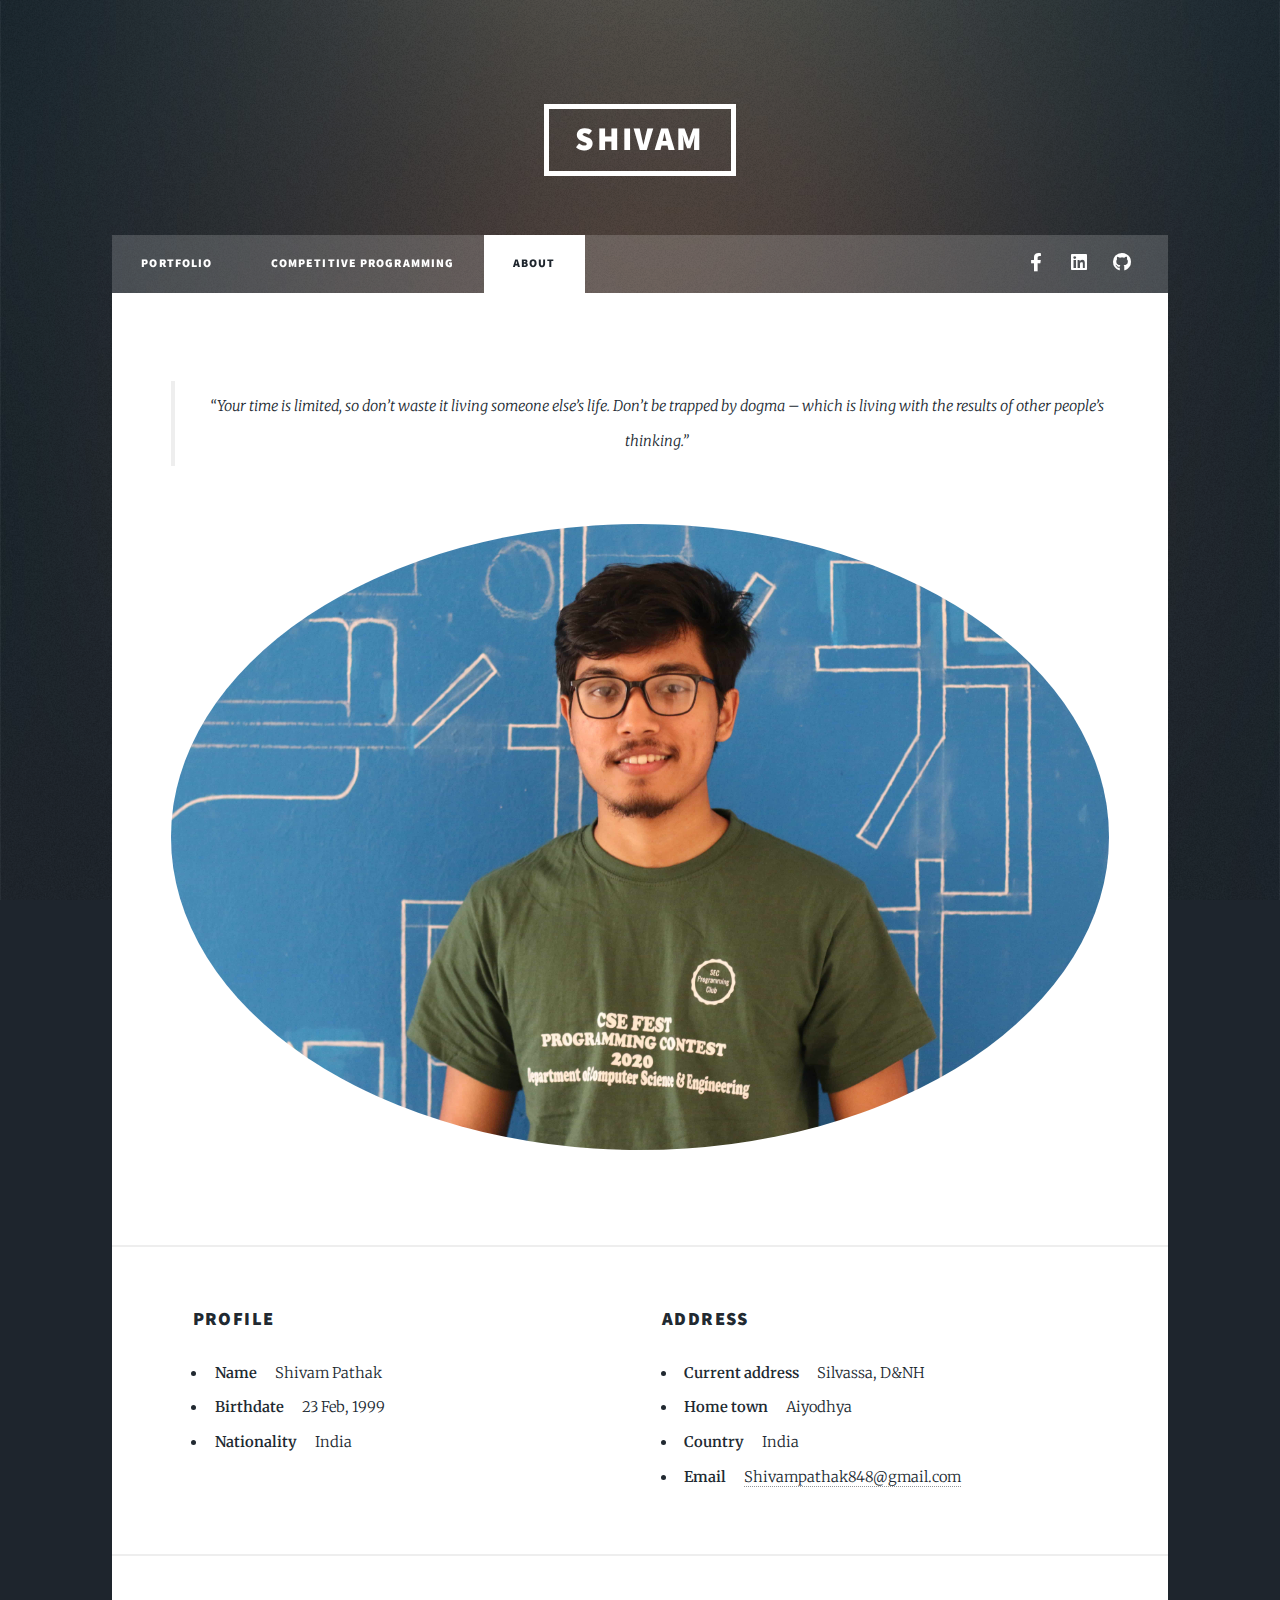
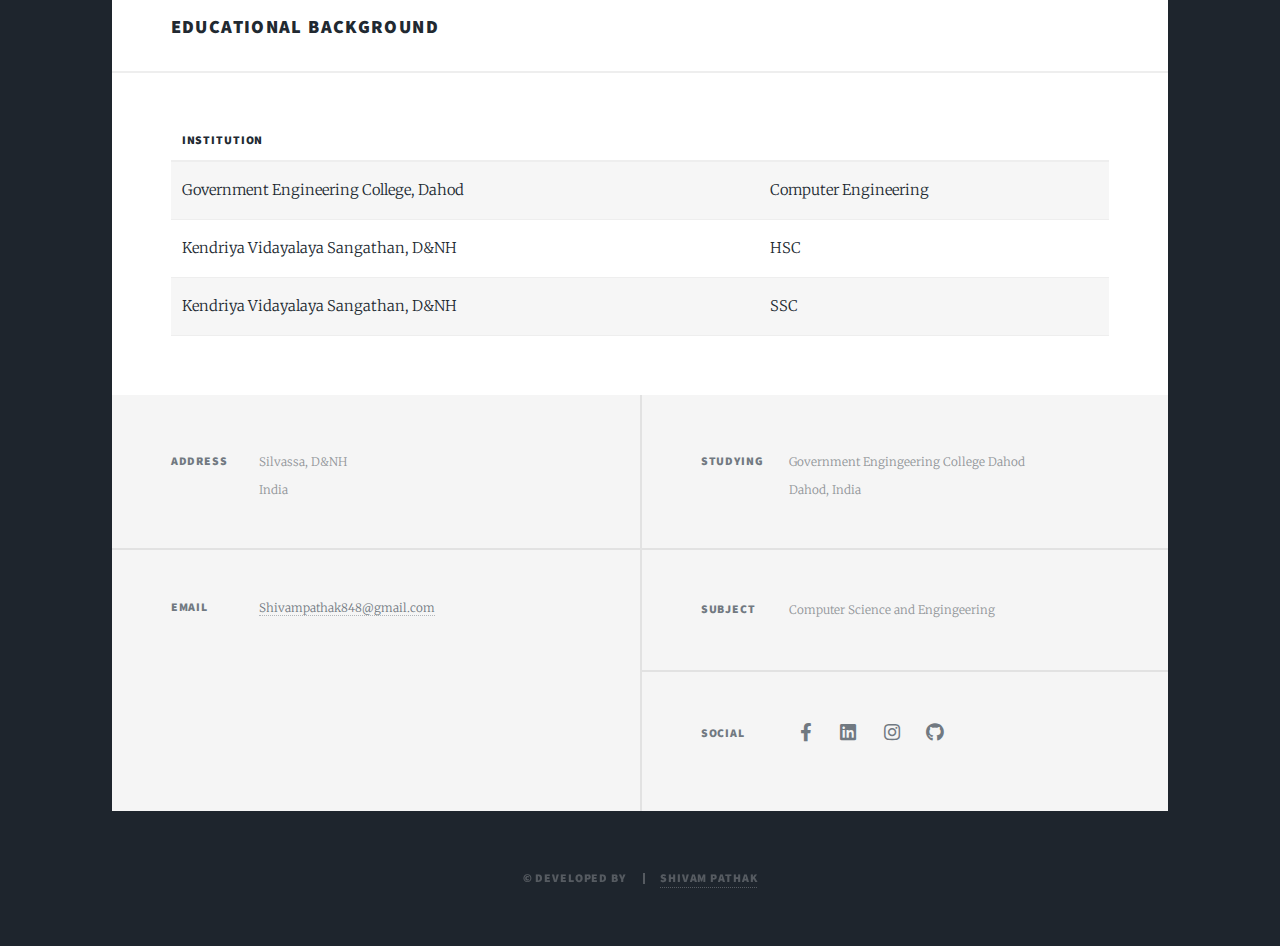
==== about.html @ cc34984c "Update" ====
<!DOCTYPE HTML>

<html>

<head>
    <title>Shivam Pathak</title>
    <meta charset="utf-8" />
    <meta name="viewport" content="width=device-width, initial-scale=1, user-scalable=no" />
    <link rel="stylesheet" href="assets/css/main.css" />
    <noscript><link rel="stylesheet" href="assets/css/noscript.css" /></noscript>
</head>

<body class="is-preload">

    <!-- Wrapper -->
    <div id="wrapper" class="fade-in">

        <!-- Header -->
        <header id="header">
            <a href="index.html" class="logo">Shivam</a>
        </header>

        <!-- Nav -->
        <nav id="nav">
            <ul class="links">
                <li><a href="index.html">Portfolio</a></li>
                <li class=""><a href="cp.html">Competitive Programming</a></li>
                <!-- <li><a href="tools.html">Tools</a></li> -->
                <li class="active"><a href="about.html">About</a></li>
            </ul>
            <ul class="icons">
                <!-- <li><a href="#" class="icon brands fa-twitter"><span class="label">Twitter</span></a></li> -->
                <li><a href="https://www.facebook.com/shivampathak848" class="icon brands fa-facebook-f"><span class="label">Facebook</span></a></li>
                <li><a href="https://www.linkedin.com/in/shivam-pathak-351741154" class="icon brands fa-linkedin"><span class="label">Linkedin</span></a></li>
                <li><a href="https://github.com/Shivam-Pathak" class="icon brands fa-github"><span class="label">GitHub</span></a></li>
            </ul>
        </nav>


        <!-- Main -->
        <div id="main">



            <!-- Featured Post -->
            <article class="post featured">
                <blockquote>
                    “Your time is limited, so don’t waste it living someone else’s life. Don’t be trapped by dogma – which is living with the results of other people’s thinking.”
                </blockquote>

                <header class="major">
                    <!-- <span class="date">May 5, 2020</span> -->
                    <!-- <h2><a href="#">And this is a<br />
                                massive headline</a></h2> -->
                    <!-- <p>Aenean ornare velit lacus varius enim ullamcorper proin aliquam<br/>
                                facilisis ante sed etiam magna interdum congue. Lorem ipsum dolor<br />
                                amet nullam sed etiam veroeros.</p> -->
                </header>
                <a href="https://Shivam-Pathak.github.io/images/me.jpg" class="image fit" style=" border-radius: 60%;"><img src="images/me.jpg" alt="" /></a>
                <!-- <ul class="actions special">
                                <li><a href="#" class="button large">Full Story</a></li>
                            </ul> -->
            </article>



            <div class="row">
                <div class="col-6 col-12-small">

                    <h3>Profile</h3>
                    <ul>
                        <li> <b>Name&emsp;</b> Shivam Pathak </li>
                        <li> <b>Birthdate&emsp;</b> 23 Feb, 1999 </li>

                        <li> <b>Nationality&emsp;</b> India </li>
                    </ul>

                    <!-- <h3>Alternate</h3>
                                <ul class="alt">
                                    <li>Dolor pulvinar etiam etiam.</li>
                                    <li>Sagittis adipiscing eleifend.</li>
                                    <li>Felis enim dolore viverra.</li>
                                    <li>Dolor pulvinar etiam etiam.</li>
                                </ul> -->

                </div>
                <div class="col-6 col-12-small">

                    <h3>Address</h3>
                    <ul>
                        <li> <b>Current address&emsp;</b> Silvassa, D&NH </li>
                        <li> <b>Home town&emsp;</b> Aiyodhya </li>
                        <li> <b>Country&emsp;</b> India </li>
                        <li> <b>Email&emsp;</b> <a href="#">Shivampathak848@gmail.com </a> </li>
                    </ul>

                    <!-- <h3>Icons</h3>
                                <ul class="icons">
                                    <li><a href="#" class="icon brands fa-twitter"><span class="label">Twitter</span></a></li>
                                    <li><a href="#" class="icon brands fa-facebook-f"><span class="label">Facebook</span></a></li>
                                    <li><a href="#" class="icon brands fa-instagram"><span class="label">Instagram</span></a></li>
                                    <li><a href="#" class="icon brands fa-github"><span class="label">Github</span></a></li>
                                    <li><a href="#" class="icon brands fa-dribbble"><span class="label">Dribbble</span></a></li>
                                </ul>
                                <ul class="icons alt">
                                    <li><a href="#" class="icon brands alt fa-twitter"><span class="label">Twitter</span></a></li>
                                    <li><a href="#" class="icon brands alt fa-facebook-f"><span class="label">Facebook</span></a></li>
                                    <li><a href="#" class="icon brands alt fa-instagram"><span class="label">Instagram</span></a></li>
                                    <li><a href="#" class="icon brands alt fa-github"><span class="label">Github</span></a></li>
                                    <li><a href="#" class="icon brands alt fa-dribbble"><span class="label">Dribbble</span></a></li>
                                </ul> -->

                </div>
            </div>

            <h3>Educational Background</h3>
            <div class="table-wrapper">
                <table>
                    <thead>
                        <tr>
                            <th>Institution</th>
                            <!-- <th>Degree</th> -->

                        </tr>
                    </thead>
                    <tbody>
                        <tr>
                            <td>Government Engineering College, Dahod</td>
                            <td>Computer Engineering</td>
                        </tr>
                        <tr>
                            <td>Kendriya Vidayalaya Sangathan, D&NH</td>
                            <td>HSC</td>
                        </tr>
                        <tr>
                            <td>Kendriya Vidayalaya Sangathan, D&NH</td>
                            <td>SSC</td>
                        </tr>
                    </tbody>
                </table>
            </div>

        </div>


        <!-- Footer -->


        <!-- Footer -->
        <footer id="footer">
            <section class="split contact">
                <!-- <form method="post" action="#">
								<div class="fields">
									<div class="field">
										<label for="name">Name</label>
										<input type="text" name="name" id="name" />
									</div>
									<div class="field">
										<label for="email">Email</label>
										<input type="text" name="email" id="email" />
									</div>
									<div class="field">
										<label for="message">Message</label>
										<textarea name="message" id="message" rows="3"></textarea>
									</div>
								</div>
								<ul class="actions">
									<li><input type="submit" value="Send Message" /></li>
								</ul>
                            </form> -->
                <section class="alt">
                    <h3>Address</h3>
                    <p>Silvassa, D&NH<br /> India
                    </p>
                </section>

                <!-- <section>
								<h3>Phone</h3>
								<p><a href="#">(000) 000-0000</a></p>
							</section> -->
                <section>
                    <h3>Email</h3>
                    <p><a href="#">Shivampathak848@gmail.com</a></p>
                </section>

            </section>
            <section class="split contact">
                <section class="alt">
                    <h3>Studying</h3>
                    <p>Government Engingeering College Dahod<br />Dahod, India</p>
                </section>
                <!-- <section>
								<h3>Phone</h3>
								<p><a href="#">(000) 000-0000</a></p>
							</section> -->
                <section>
                    <h3>Subject</h3>
                    <p>Computer Science and Engingeering</p>
                </section>
                <section>
                    <h3>Social</h3>
                    <ul class="icons">
                        <li><a href="https://www.facebook.com/shivampathak848/" class="icon brands fa-facebook-f"><span class="label">Facebook</span></a></li>
                        <li><a href="https://www.linkedin.com/in/shivam-pathak-351741154" class="icon brands fa-linkedin"><span class="label">Linkedin</span></a></li>
                        <li><a href="https://www.instagram.com/_.shiivam._/" class="icon brands fa-instagram"><span class="label">Instagram</span></a></li>
                        <li><a href="https://github.com/Shivam-Pathak" class="icon brands fa-github"><span class="label">GitHub</span></a></li>
                    </ul>
                </section>
            </section>
        </footer>
        <div id="copyright">
            <ul>
                <li>&copy; Developed by</li>
                <li> <a href="https://www.linkedin.com/in/shivam-pathak-351741154">Shivam Pathak</a></li>
            </ul>
        </div>
    </div>
    <script src="assets/js/jquery.min.js"></script>
    <script src="assets/js/jquery.scrollex.min.js"></script>
    <script src="assets/js/jquery.scrolly.min.js"></script>
    <script src="assets/js/browser.min.js"></script>
    <script src="assets/js/breakpoints.min.js"></script>
    <script src="assets/js/util.js"></script>
    <script src="assets/js/main.js"></script>

</body>

</html>
---- assets/css/main.css ----
@import url(fontawesome-all.min.css);
@import url("https://fonts.googleapis.com/css?family=Merriweather:300,700,300italic,700italic|Source+Sans+Pro:900");

/*
	Massively by HTML5 UP
	html5up.net | @ajlkn
	Free for personal and commercial use under the CCA 3.0 license (html5up.net/license)
*/

html, body, div, span, applet, object,
iframe, h1, h2, h3, h4, h5, h6, p, blockquote,
pre, a, abbr, acronym, address, big, cite,
code, del, dfn, em, img, ins, kbd, q, s, samp,
small, strike, strong, sub, sup, tt, var, b,
u, i, center, dl, dt, dd, ol, ul, li, fieldset,
form, label, legend, table, caption, tbody,
tfoot, thead, tr, th, td, article, aside,
canvas, details, embed, figure, figcaption,
footer, header, hgroup, menu, nav, output, ruby,
section, summary, time, mark, audio, video {
	margin: 0;
	padding: 0;
	border: 0;
	font-size: 100%;
	font: inherit;
	vertical-align: baseline;}

article, aside, details, figcaption, figure,
footer, header, hgroup, menu, nav, section {
	display: block;}

body {
	line-height: 1;
}

ol, ul {
	list-style: none;
}

blockquote, q {
	quotes: none;
}

	blockquote:before, blockquote:after, q:before, q:after {
		content: '';
		content: none;
	}

table {
	border-collapse: collapse;
	border-spacing: 0;
}

body {
	-webkit-text-size-adjust: none;
}

mark {
	background-color: transparent;
	color: inherit;
}

input::-moz-focus-inner {
	border: 0;
	padding: 0;
}

input, select, textarea {
	-moz-appearance: none;
	-webkit-appearance: none;
	-ms-appearance: none;
	appearance: none;
}

/* Basic */

	@-ms-viewport {
		width: device-width;
	}

	body {
		-ms-overflow-style: scrollbar;
	}

	@media screen and (max-width: 480px) {

		html, body {
			min-width: 320px;
		}

	}

	html {
		box-sizing: border-box;
	}

	*, *:before, *:after {
		box-sizing: inherit;
	}

	body {
		background-color: #1e252d;
	}

		body.is-preload *, body.is-preload *:before, body.is-preload *:after {
			-moz-animation: none !important;
			-webkit-animation: none !important;
			-ms-animation: none !important;
			animation: none !important;
			-moz-transition: none !important;
			-webkit-transition: none !important;
			-ms-transition: none !important;
			transition: none !important;
		}

/* Type */

	html {
		font-size: 16pt;
	}

		@media screen and (max-width: 1680px) {

			html {
				font-size: 12pt;
			}

		}

		@media screen and (max-width: 1280px) {

			html {
				font-size: 11pt;
			}

		}

		@media screen and (max-width: 360px) {

			html {
				font-size: 10pt;
			}

		}

	body {
		color: #212931;
	}

	body, input, select, textarea {
		font-family: "Merriweather", Georgia, serif;
		font-weight: 300;
		font-size: 1rem;
		line-height: 2.375;
	}

	a {
		-moz-transition: color 0.2s ease-in-out, background-color 0.2s ease-in-out, border-color 0.2s ease-in-out, box-shadow 0.2s ease-in-out;
		-webkit-transition: color 0.2s ease-in-out, background-color 0.2s ease-in-out, border-color 0.2s ease-in-out, box-shadow 0.2s ease-in-out;
		-ms-transition: color 0.2s ease-in-out, background-color 0.2s ease-in-out, border-color 0.2s ease-in-out, box-shadow 0.2s ease-in-out;
		transition: color 0.2s ease-in-out, background-color 0.2s ease-in-out, border-color 0.2s ease-in-out, box-shadow 0.2s ease-in-out;
		border-bottom: dotted 1px;
		text-decoration: none;
	}

		a:hover {
			border-bottom-color: transparent;
		}

	strong, b {
		font-weight: 600;
	}

	em, i {
		font-style: italic;
	}

	p {
		text-align: justify;
		margin: 0 0 2rem 0;
	}

	h1, h2, h3, h4, h5, h6 {
		font-family: "Source Sans Pro", Helvetica, sans-serif;
		font-weight: 900;
		line-height: 1.5;
		letter-spacing: 0.075em;
		text-transform: uppercase;
		margin: 0 0 1rem 0;
	}

		h1 a, h2 a, h3 a, h4 a, h5 a, h6 a {
			border-bottom: 0;
			color: inherit;
			text-decoration: none;
		}

	h1 {
		font-size: 4rem;
		line-height: 1.1;
		margin: 0 0 2rem 0;
	}

	h2 {
		font-size: 1.75rem;
		line-height: 1.3;
		margin: 0 0 1.5rem 0;
	}

	h3 {
		font-size: 1.25rem;
		margin: 0 0 1.5rem 0;
	}

	h4 {
		font-size: 1rem;
	}

	h5 {
		font-size: 0.9rem;
	}

	h6 {
		font-size: 0.8rem;
	}

	sub {
		font-size: 0.8rem;
		position: relative;
		top: 0.5rem;
	}

	sup {
		font-size: 0.8rem;
		position: relative;
		top: -0.5rem;
	}

	blockquote {
		border-left: solid 4px;
		font-style: italic;
		margin: 0 0 2rem 0;
		padding: 0.5rem 0 0.5rem 2rem;
	}

	code {
		border: solid 2px;
		font-family: "Courier New", monospace;
		font-size: 0.9rem;
		margin: 0 0.25rem;
		padding: 0.25rem 0.65rem;
	}

	pre {
		-webkit-overflow-scrolling: touch;
		font-family: "Courier New", monospace;
		font-size: 0.9rem;
		margin: 0 0 2rem 0;
	}

		pre code {
			display: block;
			line-height: 1.75;
			padding: 1rem 1.5rem;
			overflow-x: auto;
		}

	hr {
		border: 0;
		border-bottom: solid 2px;
		margin: 3rem 0;
	}

		hr.major {
			margin: 5rem 0;
		}

	.align-left {
		text-align: left;
	}

	.align-center {
		text-align: center;
	}

	.align-right {
		text-align: right;
	}

	input, select, textarea {
		color: #212931;
	}

	a {
		color: #212931;
		border-bottom-color: rgba(33, 41, 49, 0.5);
	}

		a:hover {
			border-bottom-color: transparent;
			color: #18bfef !important;
		}

	strong, b {
		color: #212931;
	}

	h1, h2, h3, h4, h5, h6 {
		color: #212931;
	}

	blockquote {
		border-left-color: #eeeeee;
	}

	code {
		background: rgba(220, 220, 220, 0.25);
		border-color: #eeeeee;
	}

	hr {
		border-bottom-color: #eeeeee;
	}

/* Row */

	.row {
		display: flex;
		flex-wrap: wrap;
		box-sizing: border-box;
		align-items: stretch;
	}

		.row > * {
			box-sizing: border-box;
		}

		.row.gtr-uniform > * > :last-child {
			margin-bottom: 0;
		}

		.row.aln-left {
			justify-content: flex-start;
		}

		.row.aln-center {
			justify-content: center;
		}

		.row.aln-right {
			justify-content: flex-end;
		}

		.row.aln-top {
			align-items: flex-start;
		}

		.row.aln-middle {
			align-items: center;
		}

		.row.aln-bottom {
			align-items: flex-end;
		}

		.row > .imp {
			order: -1;
		}

		.row > .col-1 {
			width: 8.33333%;
		}

		.row > .off-1 {
			margin-left: 8.33333%;
		}

		.row > .col-2 {
			width: 16.66667%;
		}

		.row > .off-2 {
			margin-left: 16.66667%;
		}

		.row > .col-3 {
			width: 25%;
		}

		.row > .off-3 {
			margin-left: 25%;
		}

		.row > .col-4 {
			width: 33.33333%;
		}

		.row > .off-4 {
			margin-left: 33.33333%;
		}

		.row > .col-5 {
			width: 41.66667%;
		}

		.row > .off-5 {
			margin-left: 41.66667%;
		}

		.row > .col-6 {
			width: 50%;
		}

		.row > .off-6 {
			margin-left: 50%;
		}

		.row > .col-7 {
			width: 58.33333%;
		}

		.row > .off-7 {
			margin-left: 58.33333%;
		}

		.row > .col-8 {
			width: 66.66667%;
		}

		.row > .off-8 {
			margin-left: 66.66667%;
		}

		.row > .col-9 {
			width: 75%;
		}

		.row > .off-9 {
			margin-left: 75%;
		}

		.row > .col-10 {
			width: 83.33333%;
		}

		.row > .off-10 {
			margin-left: 83.33333%;
		}

		.row > .col-11 {
			width: 91.66667%;
		}

		.row > .off-11 {
			margin-left: 91.66667%;
		}

		.row > .col-12 {
			width: 100%;
		}

		.row > .off-12 {
			margin-left: 100%;
		}

		.row.gtr-0 {
			margin-top: 0;
			margin-left: 0rem;
		}

			.row.gtr-0 > * {
				padding: 0 0 0 0rem;
			}

			.row.gtr-0.gtr-uniform {
				margin-top: 0rem;
			}

				.row.gtr-0.gtr-uniform > * {
					padding-top: 0rem;
				}

		.row.gtr-25 {
			margin-top: 0;
			margin-left: -0.375rem;
		}

			.row.gtr-25 > * {
				padding: 0 0 0 0.375rem;
			}

			.row.gtr-25.gtr-uniform {
				margin-top: -0.375rem;
			}

				.row.gtr-25.gtr-uniform > * {
					padding-top: 0.375rem;
				}

		.row.gtr-50 {
			margin-top: 0;
			margin-left: -0.75rem;
		}

			.row.gtr-50 > * {
				padding: 0 0 0 0.75rem;
			}

			.row.gtr-50.gtr-uniform {
				margin-top: -0.75rem;
			}

				.row.gtr-50.gtr-uniform > * {
					padding-top: 0.75rem;
				}

		.row {
			margin-top: 0;
			margin-left: -1.5rem;
		}

			.row > * {
				padding: 0 0 0 1.5rem;
			}

			.row.gtr-uniform {
				margin-top: -1.5rem;
			}

				.row.gtr-uniform > * {
					padding-top: 1.5rem;
				}

		.row.gtr-150 {
			margin-top: 0;
			margin-left: -2.25rem;
		}

			.row.gtr-150 > * {
				padding: 0 0 0 2.25rem;
			}

			.row.gtr-150.gtr-uniform {
				margin-top: -2.25rem;
			}

				.row.gtr-150.gtr-uniform > * {
					padding-top: 2.25rem;
				}

		.row.gtr-200 {
			margin-top: 0;
			margin-left: -3rem;
		}

			.row.gtr-200 > * {
				padding: 0 0 0 3rem;
			}

			.row.gtr-200.gtr-uniform {
				margin-top: -3rem;
			}

				.row.gtr-200.gtr-uniform > * {
					padding-top: 3rem;
				}

		@media screen and (max-width: 1680px) {

			.row {
				display: flex;
				flex-wrap: wrap;
				box-sizing: border-box;
				align-items: stretch;
			}

				.row > * {
					box-sizing: border-box;
				}

				.row.gtr-uniform > * > :last-child {
					margin-bottom: 0;
				}

				.row.aln-left {
					justify-content: flex-start;
				}

				.row.aln-center {
					justify-content: center;
				}

				.row.aln-right {
					justify-content: flex-end;
				}

				.row.aln-top {
					align-items: flex-start;
				}

				.row.aln-middle {
					align-items: center;
				}

				.row.aln-bottom {
					align-items: flex-end;
				}

				.row > .imp-xlarge {
					order: -1;
				}

				.row > .col-1-xlarge {
					width: 8.33333%;
				}

				.row > .off-1-xlarge {
					margin-left: 8.33333%;
				}

				.row > .col-2-xlarge {
					width: 16.66667%;
				}

				.row > .off-2-xlarge {
					margin-left: 16.66667%;
				}

				.row > .col-3-xlarge {
					width: 25%;
				}

				.row > .off-3-xlarge {
					margin-left: 25%;
				}

				.row > .col-4-xlarge {
					width: 33.33333%;
				}

				.row > .off-4-xlarge {
					margin-left: 33.33333%;
				}

				.row > .col-5-xlarge {
					width: 41.66667%;
				}

				.row > .off-5-xlarge {
					margin-left: 41.66667%;
				}

				.row > .col-6-xlarge {
					width: 50%;
				}

				.row > .off-6-xlarge {
					margin-left: 50%;
				}

				.row > .col-7-xlarge {
					width: 58.33333%;
				}

				.row > .off-7-xlarge {
					margin-left: 58.33333%;
				}

				.row > .col-8-xlarge {
					width: 66.66667%;
				}

				.row > .off-8-xlarge {
					margin-left: 66.66667%;
				}

				.row > .col-9-xlarge {
					width: 75%;
				}

				.row > .off-9-xlarge {
					margin-left: 75%;
				}

				.row > .col-10-xlarge {
					width: 83.33333%;
				}

				.row > .off-10-xlarge {
					margin-left: 83.33333%;
				}

				.row > .col-11-xlarge {
					width: 91.66667%;
				}

				.row > .off-11-xlarge {
					margin-left: 91.66667%;
				}

				.row > .col-12-xlarge {
					width: 100%;
				}

				.row > .off-12-xlarge {
					margin-left: 100%;
				}

				.row.gtr-0 {
					margin-top: 0;
					margin-left: 0rem;
				}

					.row.gtr-0 > * {
						padding: 0 0 0 0rem;
					}

					.row.gtr-0.gtr-uniform {
						margin-top: 0rem;
					}

						.row.gtr-0.gtr-uniform > * {
							padding-top: 0rem;
						}

				.row.gtr-25 {
					margin-top: 0;
					margin-left: -0.375rem;
				}

					.row.gtr-25 > * {
						padding: 0 0 0 0.375rem;
					}

					.row.gtr-25.gtr-uniform {
						margin-top: -0.375rem;
					}

						.row.gtr-25.gtr-uniform > * {
							padding-top: 0.375rem;
						}

				.row.gtr-50 {
					margin-top: 0;
					margin-left: -0.75rem;
				}

					.row.gtr-50 > * {
						padding: 0 0 0 0.75rem;
					}

					.row.gtr-50.gtr-uniform {
						margin-top: -0.75rem;
					}

						.row.gtr-50.gtr-uniform > * {
							padding-top: 0.75rem;
						}

				.row {
					margin-top: 0;
					margin-left: -1.5rem;
				}

					.row > * {
						padding: 0 0 0 1.5rem;
					}

					.row.gtr-uniform {
						margin-top: -1.5rem;
					}

						.row.gtr-uniform > * {
							padding-top: 1.5rem;
						}

				.row.gtr-150 {
					margin-top: 0;
					margin-left: -2.25rem;
				}

					.row.gtr-150 > * {
						padding: 0 0 0 2.25rem;
					}

					.row.gtr-150.gtr-uniform {
						margin-top: -2.25rem;
					}

						.row.gtr-150.gtr-uniform > * {
							padding-top: 2.25rem;
						}

				.row.gtr-200 {
					margin-top: 0;
					margin-left: -3rem;
				}

					.row.gtr-200 > * {
						padding: 0 0 0 3rem;
					}

					.row.gtr-200.gtr-uniform {
						margin-top: -3rem;
					}

						.row.gtr-200.gtr-uniform > * {
							padding-top: 3rem;
						}

		}

		@media screen and (max-width: 1280px) {

			.row {
				display: flex;
				flex-wrap: wrap;
				box-sizing: border-box;
				align-items: stretch;
			}

				.row > * {
					box-sizing: border-box;
				}

				.row.gtr-uniform > * > :last-child {
					margin-bottom: 0;
				}

				.row.aln-left {
					justify-content: flex-start;
				}

				.row.aln-center {
					justify-content: center;
				}

				.row.aln-right {
					justify-content: flex-end;
				}

				.row.aln-top {
					align-items: flex-start;
				}

				.row.aln-middle {
					align-items: center;
				}

				.row.aln-bottom {
					align-items: flex-end;
				}

				.row > .imp-large {
					order: -1;
				}

				.row > .col-1-large {
					width: 8.33333%;
				}

				.row > .off-1-large {
					margin-left: 8.33333%;
				}

				.row > .col-2-large {
					width: 16.66667%;
				}

				.row > .off-2-large {
					margin-left: 16.66667%;
				}

				.row > .col-3-large {
					width: 25%;
				}

				.row > .off-3-large {
					margin-left: 25%;
				}

				.row > .col-4-large {
					width: 33.33333%;
				}

				.row > .off-4-large {
					margin-left: 33.33333%;
				}

				.row > .col-5-large {
					width: 41.66667%;
				}

				.row > .off-5-large {
					margin-left: 41.66667%;
				}

				.row > .col-6-large {
					width: 50%;
				}

				.row > .off-6-large {
					margin-left: 50%;
				}

				.row > .col-7-large {
					width: 58.33333%;
				}

				.row > .off-7-large {
					margin-left: 58.33333%;
				}

				.row > .col-8-large {
					width: 66.66667%;
				}

				.row > .off-8-large {
					margin-left: 66.66667%;
				}

				.row > .col-9-large {
					width: 75%;
				}

				.row > .off-9-large {
					margin-left: 75%;
				}

				.row > .col-10-large {
					width: 83.33333%;
				}

				.row > .off-10-large {
					margin-left: 83.33333%;
				}

				.row > .col-11-large {
					width: 91.66667%;
				}

				.row > .off-11-large {
					margin-left: 91.66667%;
				}

				.row > .col-12-large {
					width: 100%;
				}

				.row > .off-12-large {
					margin-left: 100%;
				}

				.row.gtr-0 {
					margin-top: 0;
					margin-left: 0rem;
				}

					.row.gtr-0 > * {
						padding: 0 0 0 0rem;
					}

					.row.gtr-0.gtr-uniform {
						margin-top: 0rem;
					}

						.row.gtr-0.gtr-uniform > * {
							padding-top: 0rem;
						}

				.row.gtr-25 {
					margin-top: 0;
					margin-left: -0.375rem;
				}

					.row.gtr-25 > * {
						padding: 0 0 0 0.375rem;
					}

					.row.gtr-25.gtr-uniform {
						margin-top: -0.375rem;
					}

						.row.gtr-25.gtr-uniform > * {
							padding-top: 0.375rem;
						}

				.row.gtr-50 {
					margin-top: 0;
					margin-left: -0.75rem;
				}

					.row.gtr-50 > * {
						padding: 0 0 0 0.75rem;
					}

					.row.gtr-50.gtr-uniform {
						margin-top: -0.75rem;
					}

						.row.gtr-50.gtr-uniform > * {
							padding-top: 0.75rem;
						}

				.row {
					margin-top: 0;
					margin-left: -1.5rem;
				}

					.row > * {
						padding: 0 0 0 1.5rem;
					}

					.row.gtr-uniform {
						margin-top: -1.5rem;
					}

						.row.gtr-uniform > * {
							padding-top: 1.5rem;
						}

				.row.gtr-150 {
					margin-top: 0;
					margin-left: -2.25rem;
				}

					.row.gtr-150 > * {
						padding: 0 0 0 2.25rem;
					}

					.row.gtr-150.gtr-uniform {
						margin-top: -2.25rem;
					}

						.row.gtr-150.gtr-uniform > * {
							padding-top: 2.25rem;
						}

				.row.gtr-200 {
					margin-top: 0;
					margin-left: -3rem;
				}

					.row.gtr-200 > * {
						padding: 0 0 0 3rem;
					}

					.row.gtr-200.gtr-uniform {
						margin-top: -3rem;
					}

						.row.gtr-200.gtr-uniform > * {
							padding-top: 3rem;
						}

		}

		@media screen and (max-width: 980px) {

			.row {
				display: flex;
				flex-wrap: wrap;
				box-sizing: border-box;
				align-items: stretch;
			}

				.row > * {
					box-sizing: border-box;
				}

				.row.gtr-uniform > * > :last-child {
					margin-bottom: 0;
				}

				.row.aln-left {
					justify-content: flex-start;
				}

				.row.aln-center {
					justify-content: center;
				}

				.row.aln-right {
					justify-content: flex-end;
				}

				.row.aln-top {
					align-items: flex-start;
				}

				.row.aln-middle {
					align-items: center;
				}

				.row.aln-bottom {
					align-items: flex-end;
				}

				.row > .imp-medium {
					order: -1;
				}

				.row > .col-1-medium {
					width: 8.33333%;
				}

				.row > .off-1-medium {
					margin-left: 8.33333%;
				}

				.row > .col-2-medium {
					width: 16.66667%;
				}

				.row > .off-2-medium {
					margin-left: 16.66667%;
				}

				.row > .col-3-medium {
					width: 25%;
				}

				.row > .off-3-medium {
					margin-left: 25%;
				}

				.row > .col-4-medium {
					width: 33.33333%;
				}

				.row > .off-4-medium {
					margin-left: 33.33333%;
				}

				.row > .col-5-medium {
					width: 41.66667%;
				}

				.row > .off-5-medium {
					margin-left: 41.66667%;
				}

				.row > .col-6-medium {
					width: 50%;
				}

				.row > .off-6-medium {
					margin-left: 50%;
				}

				.row > .col-7-medium {
					width: 58.33333%;
				}

				.row > .off-7-medium {
					margin-left: 58.33333%;
				}

				.row > .col-8-medium {
					width: 66.66667%;
				}

				.row > .off-8-medium {
					margin-left: 66.66667%;
				}

				.row > .col-9-medium {
					width: 75%;
				}

				.row > .off-9-medium {
					margin-left: 75%;
				}

				.row > .col-10-medium {
					width: 83.33333%;
				}

				.row > .off-10-medium {
					margin-left: 83.33333%;
				}

				.row > .col-11-medium {
					width: 91.66667%;
				}

				.row > .off-11-medium {
					margin-left: 91.66667%;
				}

				.row > .col-12-medium {
					width: 100%;
				}

				.row > .off-12-medium {
					margin-left: 100%;
				}

				.row.gtr-0 {
					margin-top: 0;
					margin-left: 0rem;
				}

					.row.gtr-0 > * {
						padding: 0 0 0 0rem;
					}

					.row.gtr-0.gtr-uniform {
						margin-top: 0rem;
					}

						.row.gtr-0.gtr-uniform > * {
							padding-top: 0rem;
						}

				.row.gtr-25 {
					margin-top: 0;
					margin-left: -0.375rem;
				}

					.row.gtr-25 > * {
						padding: 0 0 0 0.375rem;
					}

					.row.gtr-25.gtr-uniform {
						margin-top: -0.375rem;
					}

						.row.gtr-25.gtr-uniform > * {
							padding-top: 0.375rem;
						}

				.row.gtr-50 {
					margin-top: 0;
					margin-left: -0.75rem;
				}

					.row.gtr-50 > * {
						padding: 0 0 0 0.75rem;
					}

					.row.gtr-50.gtr-uniform {
						margin-top: -0.75rem;
					}

						.row.gtr-50.gtr-uniform > * {
							padding-top: 0.75rem;
						}

				.row {
					margin-top: 0;
					margin-left: -1.5rem;
				}

					.row > * {
						padding: 0 0 0 1.5rem;
					}

					.row.gtr-uniform {
						margin-top: -1.5rem;
					}

						.row.gtr-uniform > * {
							padding-top: 1.5rem;
						}

				.row.gtr-150 {
					margin-top: 0;
					margin-left: -2.25rem;
				}

					.row.gtr-150 > * {
						padding: 0 0 0 2.25rem;
					}

					.row.gtr-150.gtr-uniform {
						margin-top: -2.25rem;
					}

						.row.gtr-150.gtr-uniform > * {
							padding-top: 2.25rem;
						}

				.row.gtr-200 {
					margin-top: 0;
					margin-left: -3rem;
				}

					.row.gtr-200 > * {
						padding: 0 0 0 3rem;
					}

					.row.gtr-200.gtr-uniform {
						margin-top: -3rem;
					}

						.row.gtr-200.gtr-uniform > * {
							padding-top: 3rem;
						}

		}

		@media screen and (max-width: 736px) {

			.row {
				display: flex;
				flex-wrap: wrap;
				box-sizing: border-box;
				align-items: stretch;
			}

				.row > * {
					box-sizing: border-box;
				}

				.row.gtr-uniform > * > :last-child {
					margin-bottom: 0;
				}

				.row.aln-left {
					justify-content: flex-start;
				}

				.row.aln-center {
					justify-content: center;
				}

				.row.aln-right {
					justify-content: flex-end;
				}

				.row.aln-top {
					align-items: flex-start;
				}

				.row.aln-middle {
					align-items: center;
				}

				.row.aln-bottom {
					align-items: flex-end;
				}

				.row > .imp-small {
					order: -1;
				}

				.row > .col-1-small {
					width: 8.33333%;
				}

				.row > .off-1-small {
					margin-left: 8.33333%;
				}

				.row > .col-2-small {
					width: 16.66667%;
				}

				.row > .off-2-small {
					margin-left: 16.66667%;
				}

				.row > .col-3-small {
					width: 25%;
				}

				.row > .off-3-small {
					margin-left: 25%;
				}

				.row > .col-4-small {
					width: 33.33333%;
				}

				.row > .off-4-small {
					margin-left: 33.33333%;
				}

				.row > .col-5-small {
					width: 41.66667%;
				}

				.row > .off-5-small {
					margin-left: 41.66667%;
				}

				.row > .col-6-small {
					width: 50%;
				}

				.row > .off-6-small {
					margin-left: 50%;
				}

				.row > .col-7-small {
					width: 58.33333%;
				}

				.row > .off-7-small {
					margin-left: 58.33333%;
				}

				.row > .col-8-small {
					width: 66.66667%;
				}

				.row > .off-8-small {
					margin-left: 66.66667%;
				}

				.row > .col-9-small {
					width: 75%;
				}

				.row > .off-9-small {
					margin-left: 75%;
				}

				.row > .col-10-small {
					width: 83.33333%;
				}

				.row > .off-10-small {
					margin-left: 83.33333%;
				}

				.row > .col-11-small {
					width: 91.66667%;
				}

				.row > .off-11-small {
					margin-left: 91.66667%;
				}

				.row > .col-12-small {
					width: 100%;
				}

				.row > .off-12-small {
					margin-left: 100%;
				}

				.row.gtr-0 {
					margin-top: 0;
					margin-left: 0rem;
				}

					.row.gtr-0 > * {
						padding: 0 0 0 0rem;
					}

					.row.gtr-0.gtr-uniform {
						margin-top: 0rem;
					}

						.row.gtr-0.gtr-uniform > * {
							padding-top: 0rem;
						}

				.row.gtr-25 {
					margin-top: 0;
					margin-left: -0.375rem;
				}

					.row.gtr-25 > * {
						padding: 0 0 0 0.375rem;
					}

					.row.gtr-25.gtr-uniform {
						margin-top: -0.375rem;
					}

						.row.gtr-25.gtr-uniform > * {
							padding-top: 0.375rem;
						}

				.row.gtr-50 {
					margin-top: 0;
					margin-left: -0.75rem;
				}

					.row.gtr-50 > * {
						padding: 0 0 0 0.75rem;
					}

					.row.gtr-50.gtr-uniform {
						margin-top: -0.75rem;
					}

						.row.gtr-50.gtr-uniform > * {
							padding-top: 0.75rem;
						}

				.row {
					margin-top: 0;
					margin-left: -1.5rem;
				}

					.row > * {
						padding: 0 0 0 1.5rem;
					}

					.row.gtr-uniform {
						margin-top: -1.5rem;
					}

						.row.gtr-uniform > * {
							padding-top: 1.5rem;
						}

				.row.gtr-150 {
					margin-top: 0;
					margin-left: -2.25rem;
				}

					.row.gtr-150 > * {
						padding: 0 0 0 2.25rem;
					}

					.row.gtr-150.gtr-uniform {
						margin-top: -2.25rem;
					}

						.row.gtr-150.gtr-uniform > * {
							padding-top: 2.25rem;
						}

				.row.gtr-200 {
					margin-top: 0;
					margin-left: -3rem;
				}

					.row.gtr-200 > * {
						padding: 0 0 0 3rem;
					}

					.row.gtr-200.gtr-uniform {
						margin-top: -3rem;
					}

						.row.gtr-200.gtr-uniform > * {
							padding-top: 3rem;
						}

		}

		@media screen and (max-width: 480px) {

			.row {
				display: flex;
				flex-wrap: wrap;
				box-sizing: border-box;
				align-items: stretch;
			}

				.row > * {
					box-sizing: border-box;
				}

				.row.gtr-uniform > * > :last-child {
					margin-bottom: 0;
				}

				.row.aln-left {
					justify-content: flex-start;
				}

				.row.aln-center {
					justify-content: center;
				}

				.row.aln-right {
					justify-content: flex-end;
				}

				.row.aln-top {
					align-items: flex-start;
				}

				.row.aln-middle {
					align-items: center;
				}

				.row.aln-bottom {
					align-items: flex-end;
				}

				.row > .imp-xsmall {
					order: -1;
				}

				.row > .col-1-xsmall {
					width: 8.33333%;
				}

				.row > .off-1-xsmall {
					margin-left: 8.33333%;
				}

				.row > .col-2-xsmall {
					width: 16.66667%;
				}

				.row > .off-2-xsmall {
					margin-left: 16.66667%;
				}

				.row > .col-3-xsmall {
					width: 25%;
				}

				.row > .off-3-xsmall {
					margin-left: 25%;
				}

				.row > .col-4-xsmall {
					width: 33.33333%;
				}

				.row > .off-4-xsmall {
					margin-left: 33.33333%;
				}

				.row > .col-5-xsmall {
					width: 41.66667%;
				}

				.row > .off-5-xsmall {
					margin-left: 41.66667%;
				}

				.row > .col-6-xsmall {
					width: 50%;
				}

				.row > .off-6-xsmall {
					margin-left: 50%;
				}

				.row > .col-7-xsmall {
					width: 58.33333%;
				}

				.row > .off-7-xsmall {
					margin-left: 58.33333%;
				}

				.row > .col-8-xsmall {
					width: 66.66667%;
				}

				.row > .off-8-xsmall {
					margin-left: 66.66667%;
				}

				.row > .col-9-xsmall {
					width: 75%;
				}

				.row > .off-9-xsmall {
					margin-left: 75%;
				}

				.row > .col-10-xsmall {
					width: 83.33333%;
				}

				.row > .off-10-xsmall {
					margin-left: 83.33333%;
				}

				.row > .col-11-xsmall {
					width: 91.66667%;
				}

				.row > .off-11-xsmall {
					margin-left: 91.66667%;
				}

				.row > .col-12-xsmall {
					width: 100%;
				}

				.row > .off-12-xsmall {
					margin-left: 100%;
				}

				.row.gtr-0 {
					margin-top: 0;
					margin-left: 0rem;
				}

					.row.gtr-0 > * {
						padding: 0 0 0 0rem;
					}

					.row.gtr-0.gtr-uniform {
						margin-top: 0rem;
					}

						.row.gtr-0.gtr-uniform > * {
							padding-top: 0rem;
						}

				.row.gtr-25 {
					margin-top: 0;
					margin-left: -0.375rem;
				}

					.row.gtr-25 > * {
						padding: 0 0 0 0.375rem;
					}

					.row.gtr-25.gtr-uniform {
						margin-top: -0.375rem;
					}

						.row.gtr-25.gtr-uniform > * {
							padding-top: 0.375rem;
						}

				.row.gtr-50 {
					margin-top: 0;
					margin-left: -0.75rem;
				}

					.row.gtr-50 > * {
						padding: 0 0 0 0.75rem;
					}

					.row.gtr-50.gtr-uniform {
						margin-top: -0.75rem;
					}

						.row.gtr-50.gtr-uniform > * {
							padding-top: 0.75rem;
						}

				.row {
					margin-top: 0;
					margin-left: -1.5rem;
				}

					.row > * {
						padding: 0 0 0 1.5rem;
					}

					.row.gtr-uniform {
						margin-top: -1.5rem;
					}

						.row.gtr-uniform > * {
							padding-top: 1.5rem;
						}

				.row.gtr-150 {
					margin-top: 0;
					margin-left: -2.25rem;
				}

					.row.gtr-150 > * {
						padding: 0 0 0 2.25rem;
					}

					.row.gtr-150.gtr-uniform {
						margin-top: -2.25rem;
					}

						.row.gtr-150.gtr-uniform > * {
							padding-top: 2.25rem;
						}

				.row.gtr-200 {
					margin-top: 0;
					margin-left: -3rem;
				}

					.row.gtr-200 > * {
						padding: 0 0 0 3rem;
					}

					.row.gtr-200.gtr-uniform {
						margin-top: -3rem;
					}

						.row.gtr-200.gtr-uniform > * {
							padding-top: 3rem;
						}

		}

		@media screen and (max-width: 360px) {

			.row {
				display: flex;
				flex-wrap: wrap;
				box-sizing: border-box;
				align-items: stretch;
			}

				.row > * {
					box-sizing: border-box;
				}

				.row.gtr-uniform > * > :last-child {
					margin-bottom: 0;
				}

				.row.aln-left {
					justify-content: flex-start;
				}

				.row.aln-center {
					justify-content: center;
				}

				.row.aln-right {
					justify-content: flex-end;
				}

				.row.aln-top {
					align-items: flex-start;
				}

				.row.aln-middle {
					align-items: center;
				}

				.row.aln-bottom {
					align-items: flex-end;
				}

				.row > .imp-xxsmall {
					order: -1;
				}

				.row > .col-1-xxsmall {
					width: 8.33333%;
				}

				.row > .off-1-xxsmall {
					margin-left: 8.33333%;
				}

				.row > .col-2-xxsmall {
					width: 16.66667%;
				}

				.row > .off-2-xxsmall {
					margin-left: 16.66667%;
				}

				.row > .col-3-xxsmall {
					width: 25%;
				}

				.row > .off-3-xxsmall {
					margin-left: 25%;
				}

				.row > .col-4-xxsmall {
					width: 33.33333%;
				}

				.row > .off-4-xxsmall {
					margin-left: 33.33333%;
				}

				.row > .col-5-xxsmall {
					width: 41.66667%;
				}

				.row > .off-5-xxsmall {
					margin-left: 41.66667%;
				}

				.row > .col-6-xxsmall {
					width: 50%;
				}

				.row > .off-6-xxsmall {
					margin-left: 50%;
				}

				.row > .col-7-xxsmall {
					width: 58.33333%;
				}

				.row > .off-7-xxsmall {
					margin-left: 58.33333%;
				}

				.row > .col-8-xxsmall {
					width: 66.66667%;
				}

				.row > .off-8-xxsmall {
					margin-left: 66.66667%;
				}

				.row > .col-9-xxsmall {
					width: 75%;
				}

				.row > .off-9-xxsmall {
					margin-left: 75%;
				}

				.row > .col-10-xxsmall {
					width: 83.33333%;
				}

				.row > .off-10-xxsmall {
					margin-left: 83.33333%;
				}

				.row > .col-11-xxsmall {
					width: 91.66667%;
				}

				.row > .off-11-xxsmall {
					margin-left: 91.66667%;
				}

				.row > .col-12-xxsmall {
					width: 100%;
				}

				.row > .off-12-xxsmall {
					margin-left: 100%;
				}

				.row.gtr-0 {
					margin-top: 0;
					margin-left: 0rem;
				}

					.row.gtr-0 > * {
						padding: 0 0 0 0rem;
					}

					.row.gtr-0.gtr-uniform {
						margin-top: 0rem;
					}

						.row.gtr-0.gtr-uniform > * {
							padding-top: 0rem;
						}

				.row.gtr-25 {
					margin-top: 0;
					margin-left: -0.375rem;
				}

					.row.gtr-25 > * {
						padding: 0 0 0 0.375rem;
					}

					.row.gtr-25.gtr-uniform {
						margin-top: -0.375rem;
					}

						.row.gtr-25.gtr-uniform > * {
							padding-top: 0.375rem;
						}

				.row.gtr-50 {
					margin-top: 0;
					margin-left: -0.75rem;
				}

					.row.gtr-50 > * {
						padding: 0 0 0 0.75rem;
					}

					.row.gtr-50.gtr-uniform {
						margin-top: -0.75rem;
					}

						.row.gtr-50.gtr-uniform > * {
							padding-top: 0.75rem;
						}

				.row {
					margin-top: 0;
					margin-left: -1.5rem;
				}

					.row > * {
						padding: 0 0 0 1.5rem;
					}

					.row.gtr-uniform {
						margin-top: -1.5rem;
					}

						.row.gtr-uniform > * {
							padding-top: 1.5rem;
						}

				.row.gtr-150 {
					margin-top: 0;
					margin-left: -2.25rem;
				}

					.row.gtr-150 > * {
						padding: 0 0 0 2.25rem;
					}

					.row.gtr-150.gtr-uniform {
						margin-top: -2.25rem;
					}

						.row.gtr-150.gtr-uniform > * {
							padding-top: 2.25rem;
						}

				.row.gtr-200 {
					margin-top: 0;
					margin-left: -3rem;
				}

					.row.gtr-200 > * {
						padding: 0 0 0 3rem;
					}

					.row.gtr-200.gtr-uniform {
						margin-top: -3rem;
					}

						.row.gtr-200.gtr-uniform > * {
							padding-top: 3rem;
						}

		}

/* Box */

	.box {
		border: solid 2px;
		margin-bottom: 2rem;
		padding: 1.5rem;
	}

		.box > :last-child,
		.box > :last-child > :last-child,
		.box > :last-child > :last-child > :last-child {
			margin-bottom: 0;
		}

		.box.alt {
			border: 0;
			border-radius: 0;
			padding: 0;
		}

	.box {
		border-color: #eeeeee;
	}

/* Button */

	input[type="submit"],
	input[type="reset"],
	input[type="button"],
	button,
	.button {
		-moz-appearance: none;
		-webkit-appearance: none;
		-ms-appearance: none;
		appearance: none;
		-moz-transition: background-color 0.2s ease-in-out, box-shadow 0.2s ease-in-out, color 0.2s ease-in-out;
		-webkit-transition: background-color 0.2s ease-in-out, box-shadow 0.2s ease-in-out, color 0.2s ease-in-out;
		-ms-transition: background-color 0.2s ease-in-out, box-shadow 0.2s ease-in-out, color 0.2s ease-in-out;
		transition: background-color 0.2s ease-in-out, box-shadow 0.2s ease-in-out, color 0.2s ease-in-out;
		border: 0;
		border-radius: 0;
		cursor: pointer;
		display: inline-block;
		font-family: "Source Sans Pro", Helvetica, sans-serif;
		font-size: 0.8rem;
		font-weight: 900;
		letter-spacing: 0.075em;
		height: 3rem;
		line-height: 3rem;
		padding: 0 2rem;
		text-align: center;
		text-decoration: none;
		text-transform: uppercase;
		white-space: nowrap;
	}

		input[type="submit"].icon:before,
		input[type="reset"].icon:before,
		input[type="button"].icon:before,
		button.icon:before,
		.button.icon:before {
			margin-right: 0.5rem;
		}

		input[type="submit"].icon.solo,
		input[type="reset"].icon.solo,
		input[type="button"].icon.solo,
		button.icon.solo,
		.button.icon.solo {
			position: relative;
			width: 4rem;
			height: 4rem;
			line-height: 4rem;
			border-radius: 4rem;
			text-indent: 4rem;
			overflow: hidden;
			padding: 0;
			white-space: nowrap;
		}

			input[type="submit"].icon.solo:before,
			input[type="reset"].icon.solo:before,
			input[type="button"].icon.solo:before,
			button.icon.solo:before,
			.button.icon.solo:before {
				position: absolute;
				display: block;
				top: 0;
				left: 0;
				width: inherit;
				height: inherit;
				line-height: inherit;
				font-size: 1.25rem;
				margin-right: 0;
				text-align: center;
				text-indent: 0;
			}

		input[type="submit"].fit,
		input[type="reset"].fit,
		input[type="button"].fit,
		button.fit,
		.button.fit {
			width: 100%;
		}

		input[type="submit"].small,
		input[type="reset"].small,
		input[type="button"].small,
		button.small,
		.button.small {
			font-size: 0.7rem;
			height: 2.5rem;
			line-height: 2.5rem;
			padding: 0 1.5rem;
		}

		input[type="submit"].large,
		input[type="reset"].large,
		input[type="button"].large,
		button.large,
		.button.large {
			font-size: 0.9rem;
			height: 3.5rem;
			line-height: 3.5rem;
			padding: 0 2.75rem;
		}

		@media screen and (max-width: 980px) {

			input[type="submit"],
			input[type="reset"],
			input[type="button"],
			button,
			.button {
				font-size: 0.9rem;
				height: 3.25rem;
				line-height: 3.25rem;
			}

				input[type="submit"].large,
				input[type="reset"].large,
				input[type="button"].large,
				button.large,
				.button.large {
					font-size: 1rem;
					height: 3.75rem;
					line-height: 3.75rem;
				}

		}

		input[type="submit"].disabled, input[type="submit"]:disabled,
		input[type="reset"].disabled,
		input[type="reset"]:disabled,
		input[type="button"].disabled,
		input[type="button"]:disabled,
		button.disabled,
		button:disabled,
		.button.disabled,
		.button:disabled {
			pointer-events: none;
			opacity: 0.25;
		}

	input[type="submit"],
	input[type="reset"],
	input[type="button"],
	button,
	.button {
		background-color: transparent;
		box-shadow: inset 0 0 0 2px #212931;
		color: #212931 !important;
	}

		input[type="submit"]:hover,
		input[type="reset"]:hover,
		input[type="button"]:hover,
		button:hover,
		.button:hover {
			box-shadow: inset 0 0 0 2px #18bfef;
			color: #18bfef !important;
		}

		input[type="submit"].primary,
		input[type="reset"].primary,
		input[type="button"].primary,
		button.primary,
		.button.primary {
			background-color: #212931;
			box-shadow: none;
			color: #ffffff !important;
		}

			input[type="submit"].primary:hover,
			input[type="reset"].primary:hover,
			input[type="button"].primary:hover,
			button.primary:hover,
			.button.primary:hover {
				background-color: #18bfef;
			}

/* Form */

	form {
		margin: 0 0 2rem 0;
	}

		form > :last-child {
			margin-bottom: 0;
		}

		form > .fields {
			display: -moz-flex;
			display: -webkit-flex;
			display: -ms-flex;
			display: flex;
			-moz-flex-wrap: wrap;
			-webkit-flex-wrap: wrap;
			-ms-flex-wrap: wrap;
			flex-wrap: wrap;
			width: calc(100% + 3rem);
			margin: -1.5rem 0 2rem -1.5rem;
		}

			form > .fields > .field {
				-moz-flex-grow: 0;
				-webkit-flex-grow: 0;
				-ms-flex-grow: 0;
				flex-grow: 0;
				-moz-flex-shrink: 0;
				-webkit-flex-shrink: 0;
				-ms-flex-shrink: 0;
				flex-shrink: 0;
				padding: 1.5rem 0 0 1.5rem;
				width: calc(100% - 1.5rem);
			}

				form > .fields > .field.half {
					width: calc(50% - 0.75rem);
				}

				form > .fields > .field.third {
					width: calc(100%/3 - 0.5rem);
				}

				form > .fields > .field.quarter {
					width: calc(25% - 0.375rem);
				}

		@media screen and (max-width: 480px) {

			form > .fields {
				width: calc(100% + 3rem);
				margin: -1.5rem 0 2rem -1.5rem;
			}

				form > .fields > .field {
					padding: 1.5rem 0 0 1.5rem;
					width: calc(100% - 1.5rem);
				}

					form > .fields > .field.half {
						width: calc(100% - 1.5rem);
					}

					form > .fields > .field.third {
						width: calc(100% - 1.5rem);
					}

					form > .fields > .field.quarter {
						width: calc(100% - 1.5rem);
					}

		}

	label {
		display: block;
		font-family: "Source Sans Pro", Helvetica, sans-serif;
		font-weight: 900;
		line-height: 1.5;
		letter-spacing: 0.075em;
		font-size: 0.8rem;
		text-transform: uppercase;
		margin: 0 0 0.75rem 0;
	}

		@media screen and (max-width: 980px) {

			label {
				font-size: 0.9rem;
			}

		}

	input[type="text"],
	input[type="password"],
	input[type="email"],
	select,
	textarea {
		-moz-appearance: none;
		-webkit-appearance: none;
		-ms-appearance: none;
		appearance: none;
		background: transparent;
		border-radius: 0;
		border: solid 2px;
		color: inherit;
		display: block;
		outline: 0;
		padding: 0 1rem;
		text-decoration: none;
		width: 100%;
	}

		input[type="text"]:invalid,
		input[type="password"]:invalid,
		input[type="email"]:invalid,
		select:invalid,
		textarea:invalid {
			box-shadow: none;
		}

	select {
		background-size: 1.25rem;
		background-repeat: no-repeat;
		background-position: calc(100% - 1rem) center;
		height: 3rem;
		padding-right: 3rem;
		text-overflow: ellipsis;
	}

		select:focus::-ms-value {
			background-color: transparent;
		}

		select::-ms-expand {
			display: none;
		}

	input[type="text"],
	input[type="password"],
	input[type="email"],
	select {
		height: 3rem;
	}

	textarea {
		padding: 0.75rem 1rem;
	}

	input[type="checkbox"],
	input[type="radio"] {
		-moz-appearance: none;
		-webkit-appearance: none;
		-ms-appearance: none;
		appearance: none;
		display: block;
		float: left;
		margin-right: -2rem;
		opacity: 0;
		width: 1rem;
		z-index: -1;
	}

		input[type="checkbox"] + label,
		input[type="radio"] + label {
			text-decoration: none;
			cursor: pointer;
			display: inline-block;
			font-size: 1rem;
			letter-spacing: 0;
			font-family: "Merriweather", Georgia, serif;
			text-transform: none;
			font-weight: 300;
			padding-left: 2.8rem;
			padding-right: 1rem;
			position: relative;
		}

			input[type="checkbox"] + label:before,
			input[type="radio"] + label:before {
				-moz-osx-font-smoothing: grayscale;
				-webkit-font-smoothing: antialiased;
				display: inline-block;
				font-style: normal;
				font-variant: normal;
				text-rendering: auto;
				line-height: 1;
				text-transform: none !important;
				font-family: 'Font Awesome 5 Free';
				font-weight: 900;
			}

			input[type="checkbox"] + label:before,
			input[type="radio"] + label:before {
				border-radius: 0;
				border: solid 2px;
				content: '';
				display: inline-block;
				font-size: 0.8rem;
				height: 1.8rem;
				left: 0;
				line-height: 1.65rem;
				position: absolute;
				text-align: center;
				top: -0.125rem;
				width: 1.8rem;
			}

		input[type="checkbox"]:checked + label:before,
		input[type="radio"]:checked + label:before {
			content: '\f00c';
		}

	input[type="checkbox"] + label:before {
		border-radius: 0;
	}

	input[type="radio"] + label:before {
		border-radius: 100%;
	}

	::-webkit-input-placeholder {
		opacity: 1.0;
	}

	:-moz-placeholder {
		opacity: 1.0;
	}

	::-moz-placeholder {
		opacity: 1.0;
	}

	:-ms-input-placeholder {
		opacity: 1.0;
	}

	label {
		color: #212931;
	}

	input[type="text"],
	input[type="password"],
	input[type="email"],
	select,
	textarea {
		border-color: #eeeeee;
	}

		input[type="text"]:focus,
		input[type="password"]:focus,
		input[type="email"]:focus,
		select:focus,
		textarea:focus {
			border-color: #18bfef;
		}

	select {
		background-image: url("data:image/svg+xml;charset=utf8,%3Csvg xmlns='http://www.w3.org/2000/svg' width='40' height='40' preserveAspectRatio='none' viewBox='0 0 40 40'%3E%3Cpath d='M9.4,12.3l10.4,10.4l10.4-10.4c0.2-0.2,0.5-0.4,0.9-0.4c0.3,0,0.6,0.1,0.9,0.4l3.3,3.3c0.2,0.2,0.4,0.5,0.4,0.9 c0,0.4-0.1,0.6-0.4,0.9L20.7,31.9c-0.2,0.2-0.5,0.4-0.9,0.4c-0.3,0-0.6-0.1-0.9-0.4L4.3,17.3c-0.2-0.2-0.4-0.5-0.4-0.9 c0-0.4,0.1-0.6,0.4-0.9l3.3-3.3c0.2-0.2,0.5-0.4,0.9-0.4S9.1,12.1,9.4,12.3z' fill='%23eeeeee' /%3E%3C/svg%3E");
	}

		select option {
			background-color: #ffffff;
			color: #212931;
		}

	.select-wrapper:before {
		color: #eeeeee;
	}

	input[type="checkbox"] + label,
	input[type="radio"] + label {
		color: #212931;
	}

		input[type="checkbox"] + label:before,
		input[type="radio"] + label:before {
			border-color: #eeeeee;
		}

	input[type="checkbox"]:checked + label:before,
	input[type="radio"]:checked + label:before {
		background-color: #212931;
		border-color: #212931;
		color: #ffffff;
	}

	input[type="checkbox"]:focus + label:before,
	input[type="radio"]:focus + label:before {
		border-color: #18bfef;
	}

	::-webkit-input-placeholder {
		color: #909498 !important;
	}

	:-moz-placeholder {
		color: #909498 !important;
	}

	::-moz-placeholder {
		color: #909498 !important;
	}

	:-ms-input-placeholder {
		color: #909498 !important;
	}

	.formerize-placeholder {
		color: #909498 !important;
	}

/* Icon */

	.icon {
		text-decoration: none;
		border-bottom: none;
		position: relative;
	}

		.icon:before {
			-moz-osx-font-smoothing: grayscale;
			-webkit-font-smoothing: antialiased;
			display: inline-block;
			font-style: normal;
			font-variant: normal;
			text-rendering: auto;
			line-height: 1;
			text-transform: none !important;
			font-family: 'Font Awesome 5 Free';
			font-weight: 400;
		}

		.icon > .label {
			display: none;
		}

		.icon:before {
			line-height: inherit;
		}

		.icon.solid:before {
			font-weight: 900;
		}

		.icon.brands:before {
			font-family: 'Font Awesome 5 Brands';
		}

/* Image */

	.image {
		border: 0;
		display: inline-block;
		position: relative;
	}

		.image img {
			display: block;
		}

		.image.left, .image.right {
			max-width: 40%;
		}

			.image.left img, .image.right img {
				width: 100%;
			}

		.image.left {
			float: left;
			margin: 0 2rem 2rem 0;
			top: 0.75rem;
		}

		.image.right {
			float: right;
			margin: 0 0 2rem 2rem;
			top: 0.75rem;
		}

		.image.fit {
			display: block;
			margin: 2.5rem 0;
			width: 100%;
		}

			.image.fit:first-child {
				margin-top: 0;
			}

			.image.fit img {
				width: 100%;
			}

		.image.main {
			display: block;
			margin: 4rem 0;
			width: 100%;
		}

			.image.main:first-child {
				margin-top: 0;
			}

			.image.main img {
				width: 100%;
			}

		@media screen and (max-width: 736px) {

			.image.fit {
				margin: 2rem 0;
			}

			.image.main {
				margin: 2rem 0;
			}

		}

	a.image {
		overflow: hidden;
	}

		a.image img {
			-moz-transition: -moz-transform 0.2s ease-out;
			-webkit-transition: -webkit-transform 0.2s ease-out;
			-ms-transition: -ms-transform 0.2s ease-out;
			transition: transform 0.2s ease-out;
		}

		a.image:hover img {
			-moz-transform: scale(1.05);
			-webkit-transform: scale(1.05);
			-ms-transform: scale(1.05);
			transform: scale(1.05);
		}

/* Actions */

	ul.actions {
		display: -moz-flex;
		display: -webkit-flex;
		display: -ms-flex;
		display: flex;
		cursor: default;
		list-style: none;
		margin-left: -1rem;
		padding-left: 0;
	}

		ul.actions li {
			padding: 0 0 0 1rem;
			vertical-align: middle;
		}

		ul.actions.special {
			-moz-justify-content: center;
			-webkit-justify-content: center;
			-ms-justify-content: center;
			justify-content: center;
			width: 100%;
			margin-left: 0;
		}

			ul.actions.special li:first-child {
				padding-left: 0;
			}

		ul.actions.stacked {
			-moz-flex-direction: column;
			-webkit-flex-direction: column;
			-ms-flex-direction: column;
			flex-direction: column;
			margin-left: 0;
		}

			ul.actions.stacked li {
				padding: 1.3rem 0 0 0;
			}

				ul.actions.stacked li:first-child {
					padding-top: 0;
				}

		ul.actions.fit {
			width: calc(100% + 1rem);
		}

			ul.actions.fit li {
				-moz-flex-grow: 1;
				-webkit-flex-grow: 1;
				-ms-flex-grow: 1;
				flex-grow: 1;
				-moz-flex-shrink: 1;
				-webkit-flex-shrink: 1;
				-ms-flex-shrink: 1;
				flex-shrink: 1;
				width: 100%;
			}

				ul.actions.fit li > * {
					width: 100%;
				}

			ul.actions.fit.stacked {
				width: 100%;
			}

		@media screen and (max-width: 480px) {

			ul.actions:not(.fixed) {
				-moz-flex-direction: column;
				-webkit-flex-direction: column;
				-ms-flex-direction: column;
				flex-direction: column;
				margin-left: 0;
				width: 100% !important;
			}

				ul.actions:not(.fixed) li {
					-moz-flex-grow: 1;
					-webkit-flex-grow: 1;
					-ms-flex-grow: 1;
					flex-grow: 1;
					-moz-flex-shrink: 1;
					-webkit-flex-shrink: 1;
					-ms-flex-shrink: 1;
					flex-shrink: 1;
					padding: 1rem 0 0 0;
					text-align: center;
					width: 100%;
				}

					ul.actions:not(.fixed) li > * {
						width: 100%;
					}

					ul.actions:not(.fixed) li:first-child {
						padding-top: 0;
					}

					ul.actions:not(.fixed) li input[type="submit"],
					ul.actions:not(.fixed) li input[type="reset"],
					ul.actions:not(.fixed) li input[type="button"],
					ul.actions:not(.fixed) li button,
					ul.actions:not(.fixed) li .button {
						width: 100%;
					}

						ul.actions:not(.fixed) li input[type="submit"].icon:before,
						ul.actions:not(.fixed) li input[type="reset"].icon:before,
						ul.actions:not(.fixed) li input[type="button"].icon:before,
						ul.actions:not(.fixed) li button.icon:before,
						ul.actions:not(.fixed) li .button.icon:before {
							margin-left: -0.5rem;
						}

		}

/* Icons */

	ul.icons {
		cursor: default;
		list-style: none;
		padding-left: 0;
	}

		ul.icons li {
			display: inline-block;
			padding: 0 0.5rem 0 0;
			vertical-align: middle;
		}

			ul.icons li:last-child {
				padding-right: 0;
			}

			ul.icons li .icon:before {
				width: 2.25rem;
				height: 2.25rem;
				line-height: 2.25rem;
				display: inline-block;
				text-align: center;
				border-radius: 100%;
				font-size: 1.25rem;
			}

		ul.icons.alt li .icon:before {
			-moz-transition: color 0.2s ease-in-out, background-color 0.2s ease-in-out, border-color 0.2s ease-in-out, box-shadow 0.2s ease-in-out;
			-webkit-transition: color 0.2s ease-in-out, background-color 0.2s ease-in-out, border-color 0.2s ease-in-out, box-shadow 0.2s ease-in-out;
			-ms-transition: color 0.2s ease-in-out, background-color 0.2s ease-in-out, border-color 0.2s ease-in-out, box-shadow 0.2s ease-in-out;
			transition: color 0.2s ease-in-out, background-color 0.2s ease-in-out, border-color 0.2s ease-in-out, box-shadow 0.2s ease-in-out;
			font-size: 1rem;
		}

/* List */

	ol {
		list-style: decimal;
		margin: 0 0 2rem 0;
		padding-left: 1.25rem;
	}

		ol li {
			padding-left: 0.25rem;
		}

	ul {
		list-style: disc;
		margin: 0 0 2rem 0;
		padding-left: 1rem;
	}

		ul li {
			padding-left: 0.5rem;
		}

		ul.divided {
			list-style: none;
			padding-left: 0;
		}

			ul.divided li {
				border-top: solid 1px;
				padding: 0.5rem 0;
			}

				ul.divided li:first-child {
					border-top: 0;
					padding-top: 0;
				}

	dl {
		margin: 0 0 2rem 0;
	}

		dl dt {
			display: block;
			font-weight: 600;
			margin: 0 0 1rem 0;
		}

		dl dd {
			margin-left: 2rem;
		}

	ul.divided li {
		border-top-color: #eeeeee;
	}

	ul.icons li a.icon:hover:before {
		color: #18bfef;
	}

	ul.icons.alt li .icon:before {
		box-shadow: inset 0 0 0 2px #eeeeee;
	}

	ul.icons.alt li a.icon:hover:before {
		box-shadow: inset 0 0 0 2px #18bfef;
	}

/* Section/Article */

	section.special, article.special {
		text-align: center;
	}

	header {
		cursor: default;
	}

		header > .date {
			display: block;
			font-size: 0.8rem;
			height: 1;
			margin: 0 0 1rem 0;
			position: relative;
		}

		header > p {
			font-style: italic;
		}

		header > h1 + p {
			font-size: 1.1rem;
			margin-top: -0.5rem;
			line-height: 2;
		}

		header > h2 + p {
			font-size: 1rem;
			margin-top: -0.75rem;
		}

		header > h3 + p {
			font-size: 0.9rem;
			margin-top: -0.75rem;
		}

		header > h4 + p {
			font-size: 0.8rem;
			margin-top: -0.75rem;
		}

		header.major {
			margin: 0 0 4rem 0;
			text-align: center;
		}

			header.major > :last-child {
				margin-bottom: 0;
			}

			header.major > p {
				margin-top: 0;
				text-align: center;
			}

			header.major > .date {
				font-size: 1rem;
				margin: 0 0 4rem 0;
			}

				header.major > .date:before, header.major > .date:after {
					content: '';
					display: block;
					position: absolute;
					top: 50%;
					width: calc(50% - 6rem);
					border-top: solid 2px;
				}

				header.major > .date:before {
					left: 0;
				}

				header.major > .date:after {
					right: 0;
				}

		@media screen and (max-width: 980px) {

			header br {
				display: none;
			}

		}

		@media screen and (max-width: 736px) {

			header.major {
				margin: 0 0 2rem 0;
			}

		}

	header.major .date:before, header.major .date:after {
		border-top-color: #eeeeee;
	}

/* Table */

	.table-wrapper {
		-webkit-overflow-scrolling: touch;
		overflow-x: auto;
	}

	table {
		margin: 0 0 2rem 0;
		width: 100%;
	}

		table tbody tr {
			border: solid 1px;
			border-left: 0;
			border-right: 0;
		}

		table td {
			padding: 0.75rem 0.75rem;
		}

		table th {
			font-family: "Source Sans Pro", Helvetica, sans-serif;
			font-size: 0.8rem;
			font-weight: 900;
			letter-spacing: 0.075em;
			line-height: 1.5;
			padding: 0 0.75rem 0.75rem 0.75rem;
			text-align: left;
			text-transform: uppercase;
		}

			@media screen and (max-width: 980px) {

				table th {
					font-size: 0.9rem;
				}

			}

		table thead {
			border-bottom: solid 2px;
		}

		table tfoot {
			border-top: solid 2px;
		}

		table.alt {
			border-collapse: separate;
		}

			table.alt tbody tr td {
				border: solid 1px;
				border-left-width: 0;
				border-top-width: 0;
			}

				table.alt tbody tr td:first-child {
					border-left-width: 1px;
				}

			table.alt tbody tr:first-child td {
				border-top-width: 1px;
			}

			table.alt thead {
				border-bottom: 0;
			}

			table.alt tfoot {
				border-top: 0;
			}

	table tbody tr {
		border-color: #eeeeee;
	}

		table tbody tr:nth-child(2n + 1) {
			background-color: rgba(220, 220, 220, 0.25);
		}

	table th {
		color: #212931;
	}

	table thead {
		border-bottom-color: #eeeeee;
	}

	table tfoot {
		border-top-color: #eeeeee;
	}

	table.alt tbody tr td {
		border-color: #eeeeee;
	}

/* Pagination */

	.pagination {
		display: -moz-inline-flex;
		display: -webkit-inline-flex;
		display: -ms-inline-flex;
		display: inline-flex;
		-moz-user-select: none;
		-webkit-user-select: none;
		-ms-user-select: none;
		user-select: none;
		cursor: default;
		list-style: none;
		margin: 0 0 2rem 2px;
		padding: 0;
	}

		.pagination a, .pagination span {
			-moz-transition: background-color 0.2s ease-in-out, border-color 0.2s ease-in-out, box-shadow 0.2s ease-in-out, color 0.2s ease-in-out;
			-webkit-transition: background-color 0.2s ease-in-out, border-color 0.2s ease-in-out, box-shadow 0.2s ease-in-out, color 0.2s ease-in-out;
			-ms-transition: background-color 0.2s ease-in-out, border-color 0.2s ease-in-out, box-shadow 0.2s ease-in-out, color 0.2s ease-in-out;
			transition: background-color 0.2s ease-in-out, border-color 0.2s ease-in-out, box-shadow 0.2s ease-in-out, color 0.2s ease-in-out;
			border: solid 2px;
			display: inline-block;
			font-family: "Source Sans Pro", Helvetica, sans-serif;
			font-size: 0.8rem;
			font-weight: 900;
			height: 3rem;
			letter-spacing: 0.075em;
			line-height: calc(3rem - 4px);
			margin-left: -2px;
			min-width: 3rem;
			position: relative;
			text-align: center;
			text-decoration: none;
			text-transform: uppercase;
		}

		.pagination .next, .pagination .previous {
			text-decoration: none;
			padding: 0 1.75rem;
		}

			.pagination .next:before, .pagination .previous:before {
				-moz-osx-font-smoothing: grayscale;
				-webkit-font-smoothing: antialiased;
				display: inline-block;
				font-style: normal;
				font-variant: normal;
				text-rendering: auto;
				line-height: 1;
				text-transform: none !important;
				font-family: 'Font Awesome 5 Free';
				font-weight: 900;
			}

			.pagination .next:before, .pagination .previous:before {
				display: inline-block;
				color: inherit !important;
				line-height: inherit;
			}

		.pagination .previous:before {
			content: '\f104';
			margin-right: 0.9375em;
		}

		.pagination .next:before {
			content: '\f105';
			float: right;
			margin-left: 0.9375em;
		}

		@media screen and (max-width: 980px) {

			.pagination a, .pagination span {
				font-size: 0.9rem;
			}

		}

		@media screen and (max-width: 480px) {

			.pagination .page, .pagination .extra {
				display: none;
			}

		}

	.pagination a, .pagination span {
		border-color: #eeeeee;
	}

	.pagination a {
		color: #212931 !important;
	}

		.pagination a:hover {
			color: #18bfef !important;
			border-color: #18bfef;
			z-index: 1;
		}

			.pagination a:hover + a,
			.pagination a:hover + span {
				border-left-color: #18bfef;
			}

		.pagination a.active {
			background-color: #eeeeee;
		}

	.pagination span {
		color: #eeeeee;
	}

/* Wrapper */

	#wrapper {
		-moz-transition: opacity 0.5s ease;
		-webkit-transition: opacity 0.5s ease;
		-ms-transition: opacity 0.5s ease;
		transition: opacity 0.5s ease;
		position: relative;
		z-index: 1;
		overflow: hidden;
	}

		#wrapper > .bg {
			position: absolute;
			top: 0;
			left: 0;
			width: 100%;
			height: 100%;
			background-color: #212931;
			background-image: url("../../images/overlay.png"), linear-gradient(0deg, rgba(0, 0, 0, 0.1), rgba(0, 0, 0, 0.1)), url("../../images/bg.jpg");
			background-size: auto,								auto,														100% auto;
			background-position: center,								center,														top center;
			background-repeat: repeat,								no-repeat,													no-repeat;
			background-attachment: scroll,								scroll,														scroll;
			z-index: -1;
		}

			#wrapper > .bg.fixed {
				position: fixed;
				width: 100vw;
				height: 100vh;
			}

		#wrapper.fade-in:before {
			pointer-events: none;
			-moz-transition: opacity 1s ease-in-out;
			-webkit-transition: opacity 1s ease-in-out;
			-ms-transition: opacity 1s ease-in-out;
			transition: opacity 1s ease-in-out;
			-moz-transition-delay: 0.75s;
			-webkit-transition-delay: 0.75s;
			-ms-transition-delay: 0.75s;
			transition-delay: 0.75s;
			background: #1e252d;
			content: '';
			display: block;
			height: 100%;
			left: 0;
			opacity: 0;
			position: fixed;
			top: 0;
			width: 100%;
		}

		body.is-preload #wrapper.fade-in:before {
			opacity: 1;
		}

		@media screen and (orientation: portrait) {

			#wrapper > .bg {
				background-size: auto,								auto,														auto 175%;
			}

		}

/* Intro */

	#intro {
		color: #ffffff;
		padding: 8rem 4rem 6rem 4rem ;
		-moz-align-items: center;
		-webkit-align-items: center;
		-ms-align-items: center;
		align-items: center;
		display: -moz-flex;
		display: -webkit-flex;
		display: -ms-flex;
		display: flex;
		-moz-flex-direction: column;
		-webkit-flex-direction: column;
		-ms-flex-direction: column;
		flex-direction: column;
		-moz-justify-content: -moz-flex-end;
		-webkit-justify-content: -webkit-flex-end;
		-ms-justify-content: -ms-flex-end;
		justify-content: flex-end;
		-moz-transition: opacity 1s ease, -moz-transform 1s ease;
		-webkit-transition: opacity 1s ease, -webkit-transform 1s ease;
		-ms-transition: opacity 1s ease, -ms-transform 1s ease;
		transition: opacity 1s ease, transform 1s ease;
		position: relative;
		cursor: default;
		text-align: center;
		z-index: 1;
		min-height: 100vh;
	}

		#intro input, #intro select, #intro textarea {
			color: #ffffff;
		}

		#intro a {
			color: #ffffff;
			border-bottom-color: rgba(255, 255, 255, 0.5);
		}

			#intro a:hover {
				border-bottom-color: transparent;
				color: #18bfef !important;
			}

		#intro strong, #intro b {
			color: #ffffff;
		}

		#intro h1, #intro h2, #intro h3, #intro h4, #intro h5, #intro h6 {
			color: #ffffff;
		}

		#intro blockquote {
			border-left-color: #ffffff;
		}

		#intro code {
			background: rgba(255, 255, 255, 0.075);
			border-color: #ffffff;
		}

		#intro hr {
			border-bottom-color: #ffffff;
		}

		#intro input[type="submit"],
		#intro input[type="reset"],
		#intro input[type="button"],
		#intro button,
		#intro .button {
			background-color: transparent;
			box-shadow: inset 0 0 0 2px #ffffff;
			color: #ffffff !important;
		}

			#intro input[type="submit"]:hover,
			#intro input[type="reset"]:hover,
			#intro input[type="button"]:hover,
			#intro button:hover,
			#intro .button:hover {
				box-shadow: inset 0 0 0 2px #18bfef;
				color: #18bfef !important;
			}

			#intro input[type="submit"].primary,
			#intro input[type="reset"].primary,
			#intro input[type="button"].primary,
			#intro button.primary,
			#intro .button.primary {
				background-color: #ffffff;
				box-shadow: none;
				color: #1e252d !important;
			}

				#intro input[type="submit"].primary:hover,
				#intro input[type="reset"].primary:hover,
				#intro input[type="button"].primary:hover,
				#intro button.primary:hover,
				#intro .button.primary:hover {
					background-color: #18bfef;
				}

		#intro h1 {
			font-size: 5rem;
			line-height: 1;
		}

		#intro p {
			font-size: 1.25rem;
			font-style: italic;
			margin-top: -0.25rem;
			text-align: center;
		}

		#intro + #header {
			margin-top: -20rem;
		}

			#intro + #header .logo {
				-moz-transform: translateY(2rem);
				-webkit-transform: translateY(2rem);
				-ms-transform: translateY(2rem);
				transform: translateY(2rem);
				opacity: 0;
				visibility: hidden;
			}

		#intro.hidden {
			pointer-events: none;
			-moz-transform: translateY(2rem);
			-webkit-transform: translateY(2rem);
			-ms-transform: translateY(2rem);
			transform: translateY(2rem);
			-moz-transition: opacity 0.5s ease, -moz-transform 0.5s ease, visibility 0.5s;
			-webkit-transition: opacity 0.5s ease, -webkit-transform 0.5s ease, visibility 0.5s;
			-ms-transition: opacity 0.5s ease, -ms-transform 0.5s ease, visibility 0.5s;
			transition: opacity 0.5s ease, transform 0.5s ease, visibility 0.5s;
			opacity: 0;
			visibility: hidden;
		}

			#intro.hidden + #header .logo {
				-moz-transform: translateY(0);
				-webkit-transform: translateY(0);
				-ms-transform: translateY(0);
				transform: translateY(0);
				opacity: 1;
				visibility: visible;
			}

		body.is-preload #intro {
			-moz-transform: translateY(2rem);
			-webkit-transform: translateY(2rem);
			-ms-transform: translateY(2rem);
			transform: translateY(2rem);
			opacity: 0;
		}

			body.is-preload #intro:not(.hidden) + #header + #nav {
				-moz-transform: translateY(4rem);
				-webkit-transform: translateY(4rem);
				-ms-transform: translateY(4rem);
				transform: translateY(4rem);
				opacity: 0;
			}

		@media screen and (max-width: 980px) {

			#intro {
				padding: 4rem 4rem 2rem 4rem ;
				min-height: 90vh;
			}

				#intro p br {
					display: none;
				}

				#intro + #header {
					margin-top: -14rem;
				}

		}

		@media screen and (max-width: 736px) {

			#intro {
				padding: 3rem 2rem 1rem 2rem ;
				min-height: 80vh;
			}

				#intro h1 {
					font-size: 3.25rem;
					line-height: 1.1;
					margin-bottom: 1rem;
				}

				#intro p {
					font-size: 1rem;
					margin-top: 0rem;
				}

				#intro .actions {
					display: none;
				}

		}

/* Header */

	#header {
		color: #ffffff;
		-moz-align-items: center;
		-webkit-align-items: center;
		-ms-align-items: center;
		align-items: center;
		display: -moz-flex;
		display: -webkit-flex;
		display: -ms-flex;
		display: flex;
		-moz-flex-direction: column;
		-webkit-flex-direction: column;
		-ms-flex-direction: column;
		flex-direction: column;
		-moz-justify-content: -moz-flex-end;
		-webkit-justify-content: -webkit-flex-end;
		-ms-justify-content: -ms-flex-end;
		justify-content: flex-end;
		pointer-events: none;
		-moz-user-select: none;
		-webkit-user-select: none;
		-ms-user-select: none;
		user-select: none;
		height: 20rem;
		padding-bottom: 8rem;
		position: relative;
		text-align: center;
		z-index: 2;
	}

		#header input, #header select, #header textarea {
			color: #ffffff;
		}

		#header a {
			color: #ffffff;
			border-bottom-color: rgba(255, 255, 255, 0.5);
		}

			#header a:hover {
				border-bottom-color: transparent;
				color: #18bfef !important;
			}

		#header strong, #header b {
			color: #ffffff;
		}

		#header h1, #header h2, #header h3, #header h4, #header h5, #header h6 {
			color: #ffffff;
		}

		#header blockquote {
			border-left-color: #ffffff;
		}

		#header code {
			background: rgba(255, 255, 255, 0.075);
			border-color: #ffffff;
		}

		#header hr {
			border-bottom-color: #ffffff;
		}

		#header .logo {
			-moz-transition: border-color 0.2s ease-in-out, color 0.2s ease-in-out, opacity 0.5s ease, -moz-transform 0.5s ease, visibility 0.5s;
			-webkit-transition: border-color 0.2s ease-in-out, color 0.2s ease-in-out, opacity 0.5s ease, -webkit-transform 0.5s ease, visibility 0.5s;
			-ms-transition: border-color 0.2s ease-in-out, color 0.2s ease-in-out, opacity 0.5s ease, -ms-transform 0.5s ease, visibility 0.5s;
			transition: border-color 0.2s ease-in-out, color 0.2s ease-in-out, opacity 0.5s ease, transform 0.5s ease, visibility 0.5s;
			pointer-events: auto;
			border-style: solid;
			border-color: #ffffff;
			border-width: 5px !important;
			font-family: "Source Sans Pro", Helvetica, sans-serif;
			font-size: 2.25rem;
			font-weight: 900;
			letter-spacing: 0.075em;
			line-height: 1;
			padding: 1rem 1.75rem;
			text-transform: uppercase;
			visibility: visible;
		}

			#header .logo:hover {
				border-color: #18bfef !important;
				color: #18bfef !important;
			}

		@media screen and (max-width: 980px) {

			#header {
				height: 14rem;
				padding-bottom: 4rem;
			}

		}

		@media screen and (max-width: 736px) {

			#header {
				padding-bottom: 3rem;
			}

				#header .logo {
					font-size: 1.75rem;
					border-width: 3px !important;
				}

		}

/* Nav */

	#nav {
		color: #ffffff;
		display: -moz-flex;
		display: -webkit-flex;
		display: -ms-flex;
		display: flex;
		-moz-transition: -moz-transform 1s ease, opacity 1s ease;
		-webkit-transition: -webkit-transform 1s ease, opacity 1s ease;
		-ms-transition: -ms-transform 1s ease, opacity 1s ease;
		transition: transform 1s ease, opacity 1s ease;
		background: rgba(255, 255, 255, 0.175);
		height: 4rem;
		line-height: 4rem;
		margin: -4rem auto 0 auto;
		overflow: hidden;
		padding: 0 2rem 0 0;
		position: relative;
		width: calc(100% - 4rem);
		max-width: 72rem;
		z-index: 2;
	}

		#nav ul.divided li {
			border-top-color: #ffffff;
		}

		#nav ul.icons li a.icon:hover:before {
			color: #18bfef;
		}

		#nav ul.icons.alt li .icon:before {
			box-shadow: inset 0 0 0 2px #ffffff;
		}

		#nav ul.icons.alt li a.icon:hover:before {
			box-shadow: inset 0 0 0 2px #18bfef;
		}

		#nav input, #nav select, #nav textarea {
			color: #ffffff;
		}

		#nav a {
			color: #ffffff;
			border-bottom-color: rgba(255, 255, 255, 0.5);
		}

			#nav a:hover {
				border-bottom-color: transparent;
				color: #18bfef !important;
			}

		#nav strong, #nav b {
			color: #ffffff;
		}

		#nav h1, #nav h2, #nav h3, #nav h4, #nav h5, #nav h6 {
			color: #ffffff;
		}

		#nav blockquote {
			border-left-color: #ffffff;
		}

		#nav code {
			background: rgba(255, 255, 255, 0.075);
			border-color: #ffffff;
		}

		#nav hr {
			border-bottom-color: #ffffff;
		}

		#nav ul.links {
			display: -moz-flex;
			display: -webkit-flex;
			display: -ms-flex;
			display: flex;
			-moz-flex-grow: 1;
			-webkit-flex-grow: 1;
			-ms-flex-grow: 1;
			flex-grow: 1;
			-moz-flex-shrink: 1;
			-webkit-flex-shrink: 1;
			-ms-flex-shrink: 1;
			flex-shrink: 1;
			font-family: "Source Sans Pro", Helvetica, sans-serif;
			font-weight: 900;
			letter-spacing: 0.075em;
			list-style: none;
			margin-bottom: 0;
			padding-left: 0;
			text-transform: uppercase;
		}

			#nav ul.links li {
				display: block;
				padding-left: 0;
			}

				#nav ul.links li a {
					-moz-transition: background-color 0.2s ease-in-out, color 0.2s ease-in-out;
					-webkit-transition: background-color 0.2s ease-in-out, color 0.2s ease-in-out;
					-ms-transition: background-color 0.2s ease-in-out, color 0.2s ease-in-out;
					transition: background-color 0.2s ease-in-out, color 0.2s ease-in-out;
					display: block;
					font-size: 0.8rem;
					outline: none;
					padding: 0 2rem;
				}

					#nav ul.links li a:hover {
						color: inherit !important;
						background-color: rgba(255, 255, 255, 0.1);
					}

				#nav ul.links li.active {
					background-color: #ffffff;
				}

					#nav ul.links li.active a {
						color: #1e252d;
					}

						#nav ul.links li.active a:hover {
							color: #18bfef !important;
						}

		#nav ul.icons {
			-moz-flex-grow: 0;
			-webkit-flex-grow: 0;
			-ms-flex-grow: 0;
			flex-grow: 0;
			-moz-flex-shrink: 0;
			-webkit-flex-shrink: 0;
			-ms-flex-shrink: 0;
			flex-shrink: 0;
			margin-bottom: 0;
		}

		@media screen and (max-width: 980px) {

			#nav {
				display: none;
			}

		}

/* Main */

	#main {
		background-color: #ffffff;
		position: relative;
		margin: 0 auto;
		width: calc(100% - 4rem);
		max-width: 72rem;
		z-index: 2;
	}

		#main > * {
			padding: 4rem 4rem 2rem 4rem ;
			border-top: solid 2px #eeeeee;
			margin: 0;
		}

			#main > *:first-child {
				border-top: 0;
			}

		#main > footer {
			text-align: center;
		}

		#main > .post {
			padding: 8rem 8rem 6rem 8rem ;
		}

			#main > .post header.major > .date {
				margin-top: -2rem;
			}

			#main > .post header.major > h1, #main > .post header.major h2 {
				font-size: 4rem;
				line-height: 1.1;
				margin: 0 0 2rem 0;
			}

			#main > .post.featured {
				text-align: center;
			}

			@media screen and (max-width: 1280px) {

				#main > .post {
					padding: 6rem 4rem 4rem 4rem ;
				}

			}

			@media screen and (max-width: 736px) {

				#main > .post {
					padding: 4rem 2rem 2rem 2rem ;
				}

					#main > .post header.major > .date {
						margin-top: -1rem;
						margin-bottom: 2rem;
					}

					#main > .post header.major > h1, #main > .post header.major h2 {
						font-size: 2.5rem;
						line-height: 1.2;
						margin: 0 0 1.5rem 0;
					}

			}

		#main > .posts {
			display: -moz-flex;
			display: -webkit-flex;
			display: -ms-flex;
			display: flex;
			-moz-flex-wrap: wrap;
			-webkit-flex-wrap: wrap;
			-ms-flex-wrap: wrap;
			flex-wrap: wrap;
			-moz-align-items: -moz-stretch;
			-webkit-align-items: -webkit-stretch;
			-ms-align-items: -ms-stretch;
			align-items: stretch;
			text-align: center;
			width: 100%;
			padding: 0;
		}

			#main > .posts > * {
				-moz-flex-shrink: 1;
				-webkit-flex-shrink: 1;
				-ms-flex-shrink: 1;
				flex-shrink: 1;
				-moz-flex-grow: 0;
				-webkit-flex-grow: 0;
				-ms-flex-grow: 0;
				flex-grow: 0;
			}

			#main > .posts > * {
				width: 50%;
			}

			#main > .posts > * {
				padding: 4rem;
				width: 50%;
			}

			#main > .posts > article {
				border-color: #eeeeee;
				border-left-width: 2px;
				border-style: solid;
				border-top-width: 2px;
				text-align: center;
			}

				#main > .posts > article > :last-child {
					margin-bottom: 0;
				}

				#main > .posts > article:nth-child(2n - 1) {
					border-left-width: 0;
				}

				#main > .posts > article:nth-child(-n + 2) {
					border-top-width: 0;
				}

			@media screen and (max-width: 980px) {

				#main > .posts > * {
					width: 50%;
				}

				#main > .posts > * {
					padding: 2.5rem;
					width: 50%;
				}

			}

			@media screen and (max-width: 736px) {

				#main > .posts > * {
					width: 100%;
				}

				#main > .posts > * {
					padding: 2rem;
					width: 100%;
				}

				#main > .posts > article:nth-child(2n - 1) {
					border-left-width: 2px;
				}

				#main > .posts > article:nth-child(-n + 2) {
					border-top-width: 2px;
				}

				#main > .posts > article:nth-child(n) {
					border-left-width: 0;
				}

				#main > .posts > article:nth-child(-n + 1) {
					border-top-width: 0;
				}

				#main > .posts > article .image {
					max-width: 25rem;
					margin-left: auto;
					margin-right: auto;
				}

			}

		@media screen and (max-width: 736px) {

			#main > * {
				padding: 2rem 2rem 0.1rem 2rem ;
			}

		}

		@media screen and (max-width: 480px) {

			#main {
				width: 100%;
			}

		}

/* Footer */

	#footer {
		color: #717981;
		display: -moz-flex;
		display: -webkit-flex;
		display: -ms-flex;
		display: flex;
		background-color: #f5f5f5;
		color: #909498;
		cursor: default;
		position: relative;
		margin: 0 auto;
		width: calc(100% - 4rem);
		max-width: 72rem;
		z-index: 2;
	}

		#footer input, #footer select, #footer textarea {
			color: #717981;
		}

		#footer a {
			color: #717981;
			border-bottom-color: rgba(113, 121, 129, 0.5);
		}

			#footer a:hover {
				border-bottom-color: transparent;
				color: #18bfef !important;
			}

		#footer strong, #footer b {
			color: #717981;
		}

		#footer h1, #footer h2, #footer h3, #footer h4, #footer h5, #footer h6 {
			color: #717981;
		}

		#footer blockquote {
			border-left-color: #e2e2e2;
		}

		#footer code {
			background: rgba(220, 220, 220, 0.5);
			border-color: #e2e2e2;
		}

		#footer hr {
			border-bottom-color: #e2e2e2;
		}

		#footer .box {
			border-color: #e2e2e2;
		}

		#footer input[type="submit"],
		#footer input[type="reset"],
		#footer input[type="button"],
		#footer button,
		#footer .button {
			background-color: transparent;
			box-shadow: inset 0 0 0 2px #717981;
			color: #717981 !important;
		}

			#footer input[type="submit"]:hover,
			#footer input[type="reset"]:hover,
			#footer input[type="button"]:hover,
			#footer button:hover,
			#footer .button:hover {
				box-shadow: inset 0 0 0 2px #18bfef;
				color: #18bfef !important;
			}

			#footer input[type="submit"].primary,
			#footer input[type="reset"].primary,
			#footer input[type="button"].primary,
			#footer button.primary,
			#footer .button.primary {
				background-color: #717981;
				box-shadow: none;
				color: #f5f5f5 !important;
			}

				#footer input[type="submit"].primary:hover,
				#footer input[type="reset"].primary:hover,
				#footer input[type="button"].primary:hover,
				#footer button.primary:hover,
				#footer .button.primary:hover {
					background-color: #18bfef;
				}

		#footer label {
			color: #717981;
		}

		#footer input[type="text"],
		#footer input[type="password"],
		#footer input[type="email"],
		#footer select,
		#footer textarea {
			border-color: #e2e2e2;
		}

			#footer input[type="text"]:focus,
			#footer input[type="password"]:focus,
			#footer input[type="email"]:focus,
			#footer select:focus,
			#footer textarea:focus {
				border-color: #18bfef;
			}

		#footer select {
			background-image: url("data:image/svg+xml;charset=utf8,%3Csvg xmlns='http://www.w3.org/2000/svg' width='40' height='40' preserveAspectRatio='none' viewBox='0 0 40 40'%3E%3Cpath d='M9.4,12.3l10.4,10.4l10.4-10.4c0.2-0.2,0.5-0.4,0.9-0.4c0.3,0,0.6,0.1,0.9,0.4l3.3,3.3c0.2,0.2,0.4,0.5,0.4,0.9 c0,0.4-0.1,0.6-0.4,0.9L20.7,31.9c-0.2,0.2-0.5,0.4-0.9,0.4c-0.3,0-0.6-0.1-0.9-0.4L4.3,17.3c-0.2-0.2-0.4-0.5-0.4-0.9 c0-0.4,0.1-0.6,0.4-0.9l3.3-3.3c0.2-0.2,0.5-0.4,0.9-0.4S9.1,12.1,9.4,12.3z' fill='%23e2e2e2' /%3E%3C/svg%3E");
		}

			#footer select option {
				background-color: #f5f5f5;
				color: #717981;
			}

		#footer .select-wrapper:before {
			color: #e2e2e2;
		}

		#footer input[type="checkbox"] + label,
		#footer input[type="radio"] + label {
			color: #717981;
		}

			#footer input[type="checkbox"] + label:before,
			#footer input[type="radio"] + label:before {
				border-color: #e2e2e2;
			}

		#footer input[type="checkbox"]:checked + label:before,
		#footer input[type="radio"]:checked + label:before {
			background-color: #717981;
			border-color: #717981;
			color: #f5f5f5;
		}

		#footer input[type="checkbox"]:focus + label:before,
		#footer input[type="radio"]:focus + label:before {
			border-color: #18bfef;
		}

		#footer ::-webkit-input-placeholder {
			color: #b3b7bb !important;
		}

		#footer :-moz-placeholder {
			color: #b3b7bb !important;
		}

		#footer ::-moz-placeholder {
			color: #b3b7bb !important;
		}

		#footer :-ms-input-placeholder {
			color: #b3b7bb !important;
		}

		#footer .formerize-placeholder {
			color: #b3b7bb !important;
		}

		#footer ul.divided li {
			border-top-color: #e2e2e2;
		}

		#footer ul.icons li a.icon:hover:before {
			color: #18bfef;
		}

		#footer ul.icons.alt li .icon:before {
			box-shadow: inset 0 0 0 2px #e2e2e2;
		}

		#footer ul.icons.alt li a.icon:hover:before {
			box-shadow: inset 0 0 0 2px #18bfef;
		}

		#footer header.major .date:before, #footer header.major .date:after {
			border-top-color: #e2e2e2;
		}

		#footer table tbody tr {
			border-color: #e2e2e2;
		}

			#footer table tbody tr:nth-child(2n + 1) {
				background-color: rgba(220, 220, 220, 0.5);
			}

		#footer table th {
			color: #717981;
		}

		#footer table thead {
			border-bottom-color: #e2e2e2;
		}

		#footer table tfoot {
			border-top-color: #e2e2e2;
		}

		#footer table.alt tbody tr td {
			border-color: #e2e2e2;
		}

		#footer .pagination a, #footer .pagination span {
			border-color: #e2e2e2;
		}

		#footer .pagination a {
			color: #717981 !important;
		}

			#footer .pagination a:hover {
				color: #18bfef !important;
				border-color: #18bfef;
				z-index: 1;
			}

				#footer .pagination a:hover + a,
				#footer .pagination a:hover + span {
					border-left-color: #18bfef;
				}

			#footer .pagination a.active {
				background-color: #e2e2e2;
			}

		#footer .pagination span {
			color: #e2e2e2;
		}

		#footer > section {
			-moz-flex-basis: 50%;
			-webkit-flex-basis: 50%;
			-ms-flex-basis: 50%;
			flex-basis: 50%;
			-moz-flex-grow: 1;
			-webkit-flex-grow: 1;
			-ms-flex-grow: 1;
			flex-grow: 1;
			-moz-flex-shrink: 1;
			-webkit-flex-shrink: 1;
			-ms-flex-shrink: 1;
			flex-shrink: 1;
			padding: 4rem 4rem 2rem 4rem ;
			border-left: solid 2px #e2e2e2;
		}

			#footer > section:first-child {
				border-left: 0;
			}

			#footer > section.split {
				display: -moz-flex;
				display: -webkit-flex;
				display: -ms-flex;
				display: flex;
				-moz-flex-direction: column;
				-webkit-flex-direction: column;
				-ms-flex-direction: column;
				flex-direction: column;
				padding: 0;
			}

				#footer > section.split > section {
					padding: 3rem 4rem 1rem 4rem ;
					border-top: solid 2px #e2e2e2;
				}

					#footer > section.split > section:first-child {
						padding: 5rem 4rem 1rem 4rem ;
						border-top: 0;
					}

					#footer > section.split > section:last-child {
						padding: 3rem 4rem 3rem 4rem ;
					}

				#footer > section.split.contact > section {
					display: -moz-flex;
					display: -webkit-flex;
					display: -ms-flex;
					display: flex;
					-moz-align-items: center;
					-webkit-align-items: center;
					-ms-align-items: center;
					align-items: center;
					padding: 3.15rem 4rem;
				}

					#footer > section.split.contact > section > * {
						margin-bottom: 0;
					}

					#footer > section.split.contact > section > :first-child {
						-moz-flex-shrink: 0;
						-webkit-flex-shrink: 0;
						-ms-flex-shrink: 0;
						flex-shrink: 0;
						-moz-flex-grow: 0;
						-webkit-flex-grow: 0;
						-ms-flex-grow: 0;
						flex-grow: 0;
						width: 6rem;
					}

					#footer > section.split.contact > section > :last-child {
						-moz-flex-shrink: 1;
						-webkit-flex-shrink: 1;
						-ms-flex-shrink: 1;
						flex-shrink: 1;
						-moz-flex-grow: 1;
						-webkit-flex-grow: 1;
						-ms-flex-grow: 1;
						flex-grow: 1;
					}

					#footer > section.split.contact > section:first-child {
						padding: 4rem 4rem 3rem 4rem;
					}

					#footer > section.split.contact > section:last-child {
						padding: 3rem 4rem 4rem 4rem;
					}

					#footer > section.split.contact > section.alt {
						-moz-align-items: -moz-flex-start;
						-webkit-align-items: -webkit-flex-start;
						-ms-align-items: -ms-flex-start;
						align-items: flex-start;
					}

						#footer > section.split.contact > section.alt > :last-child {
							margin-top: -0.325rem;
						}

		#footer form label,
		#footer h3,
		#footer p {
			font-size: 0.8rem;
		}

		@media screen and (max-width: 980px) {

			#footer {
				display: block;
			}

				#footer > section {
					border-top: solid 2px #e2e2e2;
				}

					#footer > section:first-child {
						border-top: 0;
					}

					#footer > section.split > section {
						padding: 4rem 4rem 2rem 4rem ;
					}

						#footer > section.split > section:first-child {
							padding: 4rem 4rem 2rem 4rem ;
						}

						#footer > section.split > section:last-child {
							padding: 4rem 4rem 2rem 4rem ;
						}

					#footer > section.split.contact > section {
						padding: 4rem;
					}

						#footer > section.split.contact > section:first-child {
							padding: 4rem;
						}

						#footer > section.split.contact > section:last-child {
							padding: 4rem;
						}

				#footer form label,
				#footer h3,
				#footer p {
					font-size: 0.9rem;
				}

		}

		@media screen and (max-width: 736px) {

			#footer > section {
				padding: 2rem 2rem 0.1rem 2rem ;
			}

				#footer > section.split > section {
					padding: 2rem 2rem 0.1rem 2rem ;
				}

					#footer > section.split > section:first-child {
						padding: 2rem 2rem 0.1rem 2rem ;
					}

					#footer > section.split > section:last-child {
						padding: 2rem 2rem 0.1rem 2rem ;
					}

				#footer > section.split.contact > section {
					padding: 2rem;
				}

					#footer > section.split.contact > section:first-child {
						padding: 2rem;
					}

					#footer > section.split.contact > section:last-child {
						padding: 2rem;
					}

		}

		@media screen and (max-width: 480px) {

			#footer {
				width: 100%;
			}

		}

	#copyright {
		color: #ffffff;
		position: relative;
		color: rgba(255, 255, 255, 0.25);
		cursor: default;
		font-family: "Source Sans Pro", Helvetica, sans-serif;
		font-size: 0.8rem;
		font-weight: 900;
		letter-spacing: 0.075em;
		line-height: 1.5;
		text-align: center;
		text-transform: uppercase;
		margin: 4rem auto 8rem auto;
		width: calc(100% - 4rem);
		max-width: 72rem;
		z-index: 2;
	}

		#copyright input, #copyright select, #copyright textarea {
			color: #ffffff;
		}

		#copyright a {
			color: #ffffff;
			border-bottom-color: rgba(255, 255, 255, 0.5);
		}

			#copyright a:hover {
				border-bottom-color: transparent;
				color: #18bfef !important;
			}

		#copyright strong, #copyright b {
			color: #ffffff;
		}

		#copyright h1, #copyright h2, #copyright h3, #copyright h4, #copyright h5, #copyright h6 {
			color: #ffffff;
		}

		#copyright blockquote {
			border-left-color: #ffffff;
		}

		#copyright code {
			background: rgba(255, 255, 255, 0.075);
			border-color: #ffffff;
		}

		#copyright hr {
			border-bottom-color: #ffffff;
		}

		#copyright a {
			color: inherit;
			border-bottom-color: inherit;
		}

		#copyright ul {
			list-style: none;
			margin: 0;
			padding-left: 0;
		}

			#copyright ul li {
				border-left: solid 2px;
				display: inline-block;
				line-height: 1;
				margin-left: 1rem;
				padding-left: 1rem;
			}

				#copyright ul li:first-child {
					border-left: 0;
					margin-left: 0;
					padding-left: 0;
				}

		@media screen and (max-width: 1280px) {

			#copyright {
				margin: 4rem auto;
			}

		}

		@media screen and (max-width: 480px) {

			#copyright ul li {
				border-left: 0;
				margin: 1rem 0 0 0;
				padding-left: 0;
				display: block;
			}

				#copyright ul li:first-child {
					margin-top: 0;
				}

		}

/* Nav Panel */

	#navPanelToggle {
		text-decoration: none;
		-moz-transition: color 0.2s ease-in-out, background-color 0.2s ease-in-out, box-shadow 0.2s ease-in-out;
		-webkit-transition: color 0.2s ease-in-out, background-color 0.2s ease-in-out, box-shadow 0.2s ease-in-out;
		-ms-transition: color 0.2s ease-in-out, background-color 0.2s ease-in-out, box-shadow 0.2s ease-in-out;
		transition: color 0.2s ease-in-out, background-color 0.2s ease-in-out, box-shadow 0.2s ease-in-out;
		display: none;
		position: fixed;
		top: 0.75rem;
		right: 0.75rem;
		border: 0;
		color: #ffffff;
		font-family: "Source Sans Pro", Helvetica, sans-serif;
		font-size: 0.9rem;
		font-weight: 900;
		letter-spacing: 0.075em;
		padding: 0.375rem 1.25rem;
		text-transform: uppercase;
		z-index: 10001;
	}

		#navPanelToggle:before {
			-moz-osx-font-smoothing: grayscale;
			-webkit-font-smoothing: antialiased;
			display: inline-block;
			font-style: normal;
			font-variant: normal;
			text-rendering: auto;
			line-height: 1;
			text-transform: none !important;
			font-family: 'Font Awesome 5 Free';
			font-weight: 900;
		}

		#navPanelToggle:before {
			content: '\f0c9';
			margin-right: 0.5rem;
		}

		#navPanelToggle.alt {
			background-color: rgba(255, 255, 255, 0.875);
			box-shadow: 0 0.125rem 0.75rem 0 rgba(30, 37, 45, 0.25);
			color: #212931;
		}

			#navPanelToggle.alt:hover {
				background-color: #ffffff;
			}

		@media screen and (max-width: 980px) {

			#navPanelToggle {
				display: block;
			}

		}

		@media screen and (max-width: 736px) {

			#navPanelToggle {
				font-size: 0.8rem;
				padding: 0.25rem 1rem;
			}

		}

	#navPanel {
		-moz-transform: translateX(20rem);
		-webkit-transform: translateX(20rem);
		-ms-transform: translateX(20rem);
		transform: translateX(20rem);
		-moz-transition: -moz-transform 0.5s ease, box-shadow 0.5s ease, visibility 0.5s;
		-webkit-transition: -webkit-transform 0.5s ease, box-shadow 0.5s ease, visibility 0.5s;
		-ms-transition: -ms-transform 0.5s ease, box-shadow 0.5s ease, visibility 0.5s;
		transition: transform 0.5s ease, box-shadow 0.5s ease, visibility 0.5s;
		display: none;
		-webkit-overflow-scrolling: touch;
		background: #ffffff;
		box-shadow: none;
		color: #212931;
		height: 100%;
		max-width: 80%;
		overflow-y: auto;
		padding: 3rem 2rem;
		position: fixed;
		right: 0;
		top: 0;
		visibility: hidden;
		width: 20rem;
		z-index: 10002;
	}

		#navPanel .links {
			list-style: none;
			padding-left: 0;
		}

			#navPanel .links li {
				border-top: solid 2px #eeeeee;
			}

				#navPanel .links li a {
					border-bottom: 0;
					display: block;
					font-family: "Source Sans Pro", Helvetica, sans-serif;
					font-size: 0.9rem;
					font-size: 0.9rem;
					font-weight: 900;
					letter-spacing: 0.075em;
					padding: 0.75rem 0;
					text-transform: uppercase;
				}

				#navPanel .links li:first-child {
					border-top: 0;
				}

		#navPanel .close {
			text-decoration: none;
			-moz-transition: color 0.2s ease-in-out;
			-webkit-transition: color 0.2s ease-in-out;
			-ms-transition: color 0.2s ease-in-out;
			transition: color 0.2s ease-in-out;
			-webkit-tap-highlight-color: rgba(0, 0, 0, 0);
			border: 0;
			color: #909498;
			cursor: pointer;
			display: block;
			height: 3.25rem;
			line-height: 3.25rem;
			padding-right: 1.25rem;
			position: absolute;
			right: 0;
			text-align: right;
			top: 0;
			vertical-align: middle;
			width: 7rem;
		}

			#navPanel .close:before {
				-moz-osx-font-smoothing: grayscale;
				-webkit-font-smoothing: antialiased;
				display: inline-block;
				font-style: normal;
				font-variant: normal;
				text-rendering: auto;
				line-height: 1;
				text-transform: none !important;
				font-family: 'Font Awesome 5 Free';
				font-weight: 900;
			}

			#navPanel .close:before {
				content: '\f00d';
				font-size: 1.25rem;
			}

			#navPanel .close:hover {
				color: #212931;
			}

			@media screen and (max-width: 736px) {

				#navPanel .close {
					height: 4rem;
					line-height: 4rem;
				}

			}

		@media screen and (max-width: 980px) {

			#navPanel {
				display: block;
			}

		}

		@media screen and (max-width: 736px) {

			#navPanel {
				padding: 2.5rem 1.75rem;
			}

		}

	@media screen and (max-width: 980px) {

		body.is-navPanel-visible #wrapper {
			opacity: 0.5;
		}

		body.is-navPanel-visible #navPanel {
			-moz-transform: translateX(0);
			-webkit-transform: translateX(0);
			-ms-transform: translateX(0);
			transform: translateX(0);
			box-shadow: 0 0 1.5rem 0 rgba(0, 0, 0, 0.2);
			visibility: visible;
		}

	}
---- assets/css/noscript.css ----
@import url(font-awesome.min.css);

/*
	Massively by HTML5 UP
	html5up.net | @ajlkn
	Free for personal and commercial use under the CCA 3.0 license (html5up.net/license)
*/

/* Wrapper */

	#wrapper {
		background-color: #212931;
		background-image: url("../../images/overlay.png"), linear-gradient(0deg, rgba(0, 0, 0, 0.1), rgba(0, 0, 0, 0.1)), url("../../images/bg.jpg");
		background-size: auto,								auto,														100% auto;
		background-position: center,								center,														top center;
		background-repeat: repeat,								no-repeat,													no-repeat;
		background-attachment: fixed,								fixed,														fixed;
	}

		#wrapper.fade-in:before {
			display: none;
		}

/* Intro */

	body.is-preload #intro {
		opacity: 1;
	}

		body.is-preload #intro:not(.hidden) + #header + #nav {
			-moz-transform: none;
			-webkit-transform: none;
			-ms-transform: none;
			transform: none;
			opacity: 1;
		}
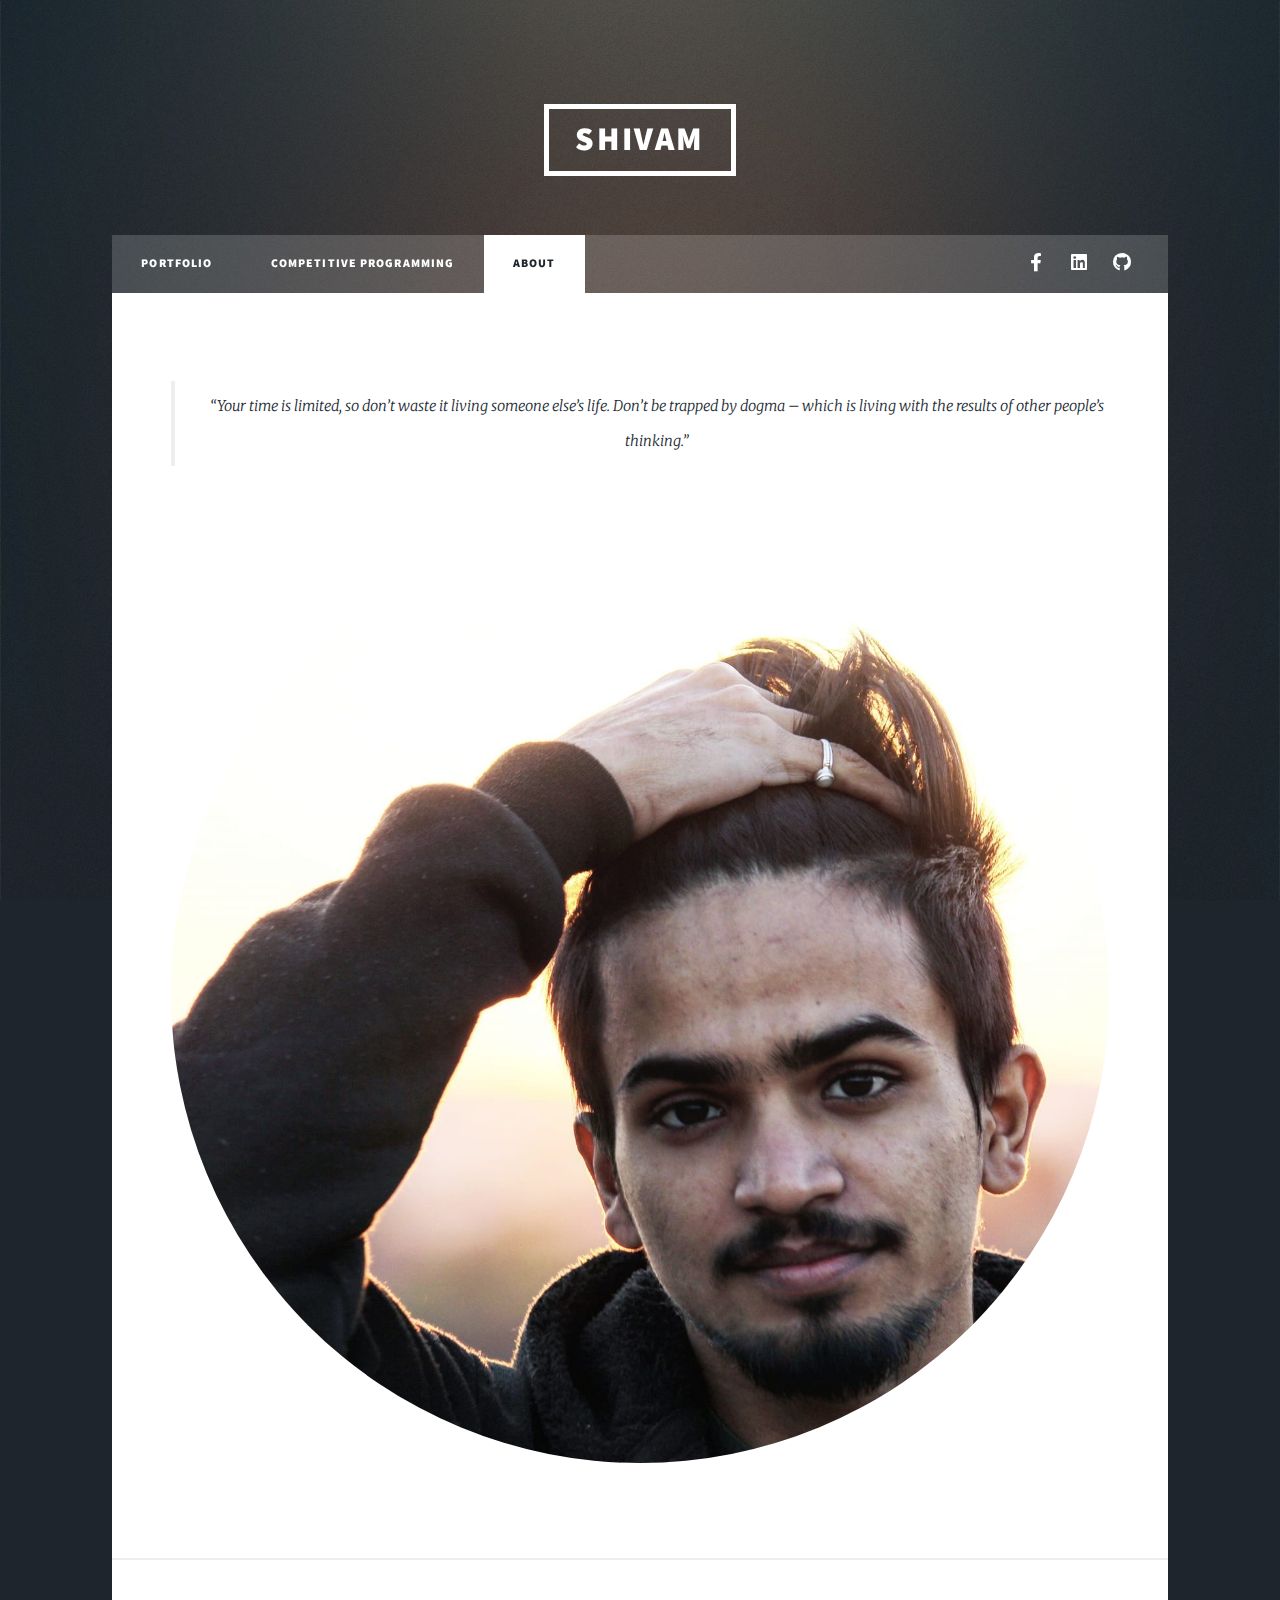
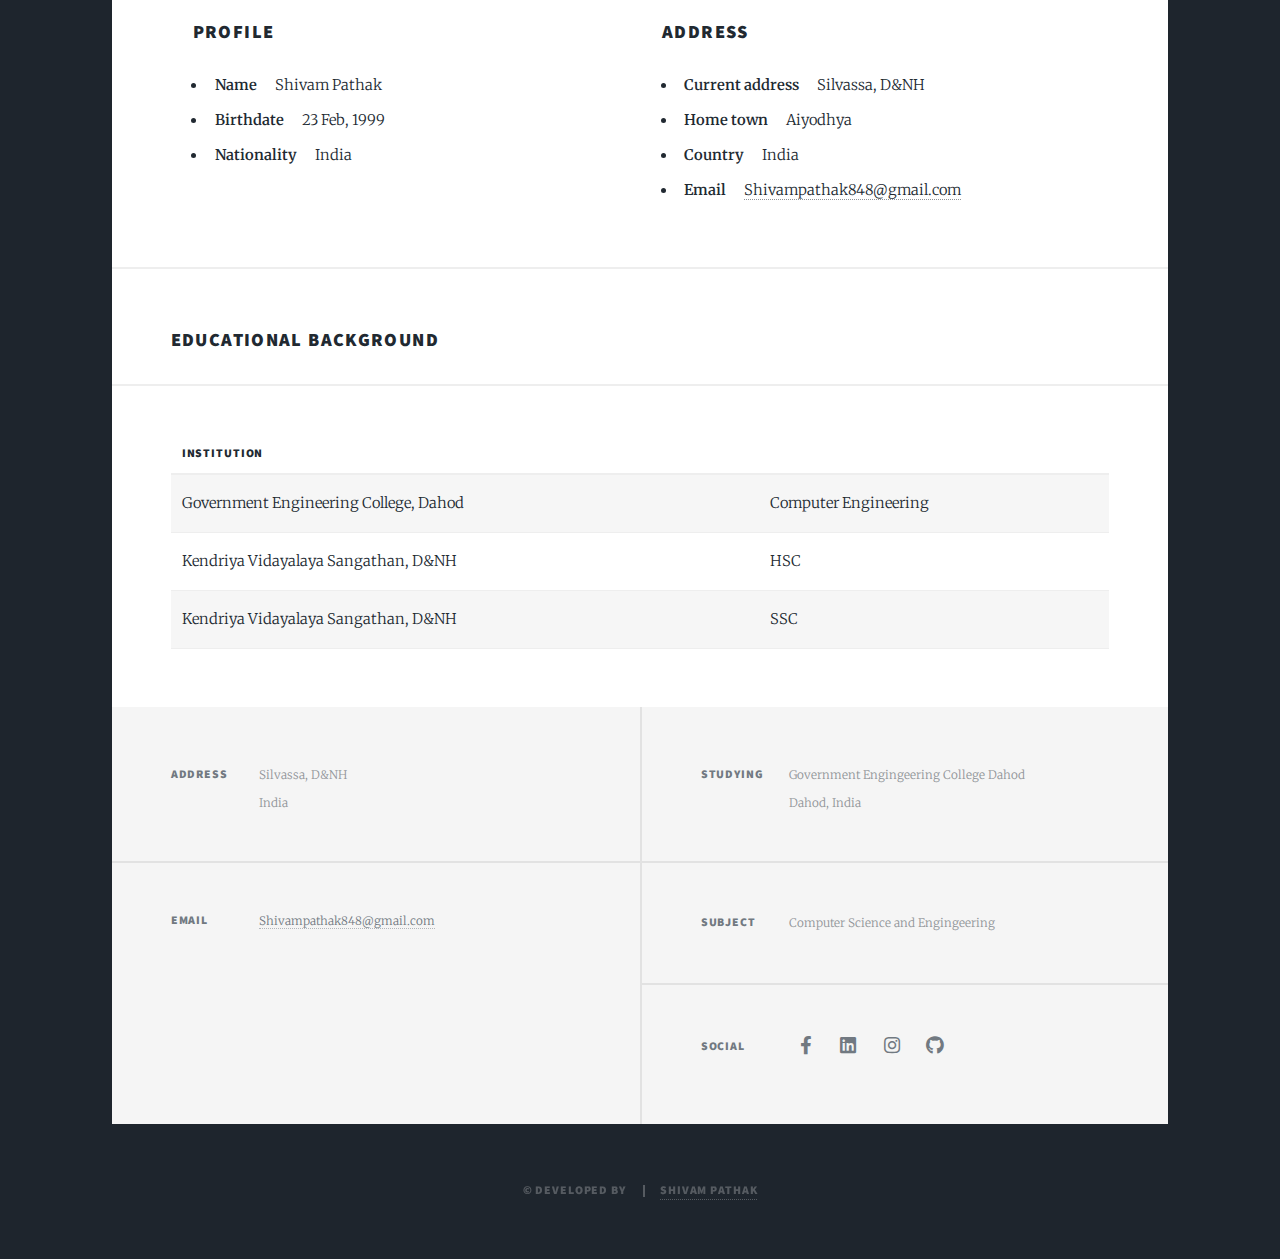
==== commit 9e28c2f7: "Update" ====
--- a/about.html
+++ b/about.html
@@ -35,13 +35,8 @@
                 <li><a href="https://github.com/Shivam-Pathak" class="icon brands fa-github"><span class="label">GitHub</span></a></li>
             </ul>
         </nav>
-
-
         <!-- Main -->
         <div id="main">
-
-
-
             <!-- Featured Post -->
             <article class="post featured">
                 <blockquote>
@@ -49,21 +44,9 @@
                 </blockquote>
 
                 <header class="major">
-                    <!-- <span class="date">May 5, 2020</span> -->
-                    <!-- <h2><a href="#">And this is a<br />
-                                massive headline</a></h2> -->
-                    <!-- <p>Aenean ornare velit lacus varius enim ullamcorper proin aliquam<br/>
-                                facilisis ante sed etiam magna interdum congue. Lorem ipsum dolor<br />
-                                amet nullam sed etiam veroeros.</p> -->
                 </header>
-                <a href="https://Shivam-Pathak.github.io/images/me.jpg" class="image fit" style=" border-radius: 60%;"><img src="images/me.jpg" alt="" /></a>
-                <!-- <ul class="actions special">
-                                <li><a href="#" class="button large">Full Story</a></li>
-                            </ul> -->
+                <a href="https://Shivam-Pathak.github.io/images/me.jpg" class="image fit" style=" border-radius: 60%;"><img src="images/Shivam.jpg" alt="" /></a>
             </article>
-
-
-
             <div class="row">
                 <div class="col-6 col-12-small">
 
@@ -74,15 +57,6 @@
 
                         <li> <b>Nationality&emsp;</b> India </li>
                     </ul>
-
-                    <!-- <h3>Alternate</h3>
-                                <ul class="alt">
-                                    <li>Dolor pulvinar etiam etiam.</li>
-                                    <li>Sagittis adipiscing eleifend.</li>
-                                    <li>Felis enim dolore viverra.</li>
-                                    <li>Dolor pulvinar etiam etiam.</li>
-                                </ul> -->
-
                 </div>
                 <div class="col-6 col-12-small">
 
@@ -93,23 +67,6 @@
                         <li> <b>Country&emsp;</b> India </li>
                         <li> <b>Email&emsp;</b> <a href="#">Shivampathak848@gmail.com </a> </li>
                     </ul>
-
-                    <!-- <h3>Icons</h3>
-                                <ul class="icons">
-                                    <li><a href="#" class="icon brands fa-twitter"><span class="label">Twitter</span></a></li>
-                                    <li><a href="#" class="icon brands fa-facebook-f"><span class="label">Facebook</span></a></li>
-                                    <li><a href="#" class="icon brands fa-instagram"><span class="label">Instagram</span></a></li>
-                                    <li><a href="#" class="icon brands fa-github"><span class="label">Github</span></a></li>
-                                    <li><a href="#" class="icon brands fa-dribbble"><span class="label">Dribbble</span></a></li>
-                                </ul>
-                                <ul class="icons alt">
-                                    <li><a href="#" class="icon brands alt fa-twitter"><span class="label">Twitter</span></a></li>
-                                    <li><a href="#" class="icon brands alt fa-facebook-f"><span class="label">Facebook</span></a></li>
-                                    <li><a href="#" class="icon brands alt fa-instagram"><span class="label">Instagram</span></a></li>
-                                    <li><a href="#" class="icon brands alt fa-github"><span class="label">Github</span></a></li>
-                                    <li><a href="#" class="icon brands alt fa-dribbble"><span class="label">Dribbble</span></a></li>
-                                </ul> -->
-
                 </div>
             </div>
 
@@ -119,8 +76,6 @@
                     <thead>
                         <tr>
                             <th>Institution</th>
-                            <!-- <th>Degree</th> -->
-
                         </tr>
                     </thead>
                     <tbody>
@@ -139,45 +94,15 @@
                     </tbody>
                 </table>
             </div>
-
         </div>
-
-
-        <!-- Footer -->
-
-
         <!-- Footer -->
         <footer id="footer">
             <section class="split contact">
-                <!-- <form method="post" action="#">
-								<div class="fields">
-									<div class="field">
-										<label for="name">Name</label>
-										<input type="text" name="name" id="name" />
-									</div>
-									<div class="field">
-										<label for="email">Email</label>
-										<input type="text" name="email" id="email" />
-									</div>
-									<div class="field">
-										<label for="message">Message</label>
-										<textarea name="message" id="message" rows="3"></textarea>
-									</div>
-								</div>
-								<ul class="actions">
-									<li><input type="submit" value="Send Message" /></li>
-								</ul>
-                            </form> -->
                 <section class="alt">
                     <h3>Address</h3>
                     <p>Silvassa, D&NH<br /> India
                     </p>
                 </section>
-
-                <!-- <section>
-								<h3>Phone</h3>
-								<p><a href="#">(000) 000-0000</a></p>
-							</section> -->
                 <section>
                     <h3>Email</h3>
                     <p><a href="#">Shivampathak848@gmail.com</a></p>
@@ -189,10 +114,6 @@
                     <h3>Studying</h3>
                     <p>Government Engingeering College Dahod<br />Dahod, India</p>
                 </section>
-                <!-- <section>
-								<h3>Phone</h3>
-								<p><a href="#">(000) 000-0000</a></p>
-							</section> -->
                 <section>
                     <h3>Subject</h3>
                     <p>Computer Science and Engingeering</p>
